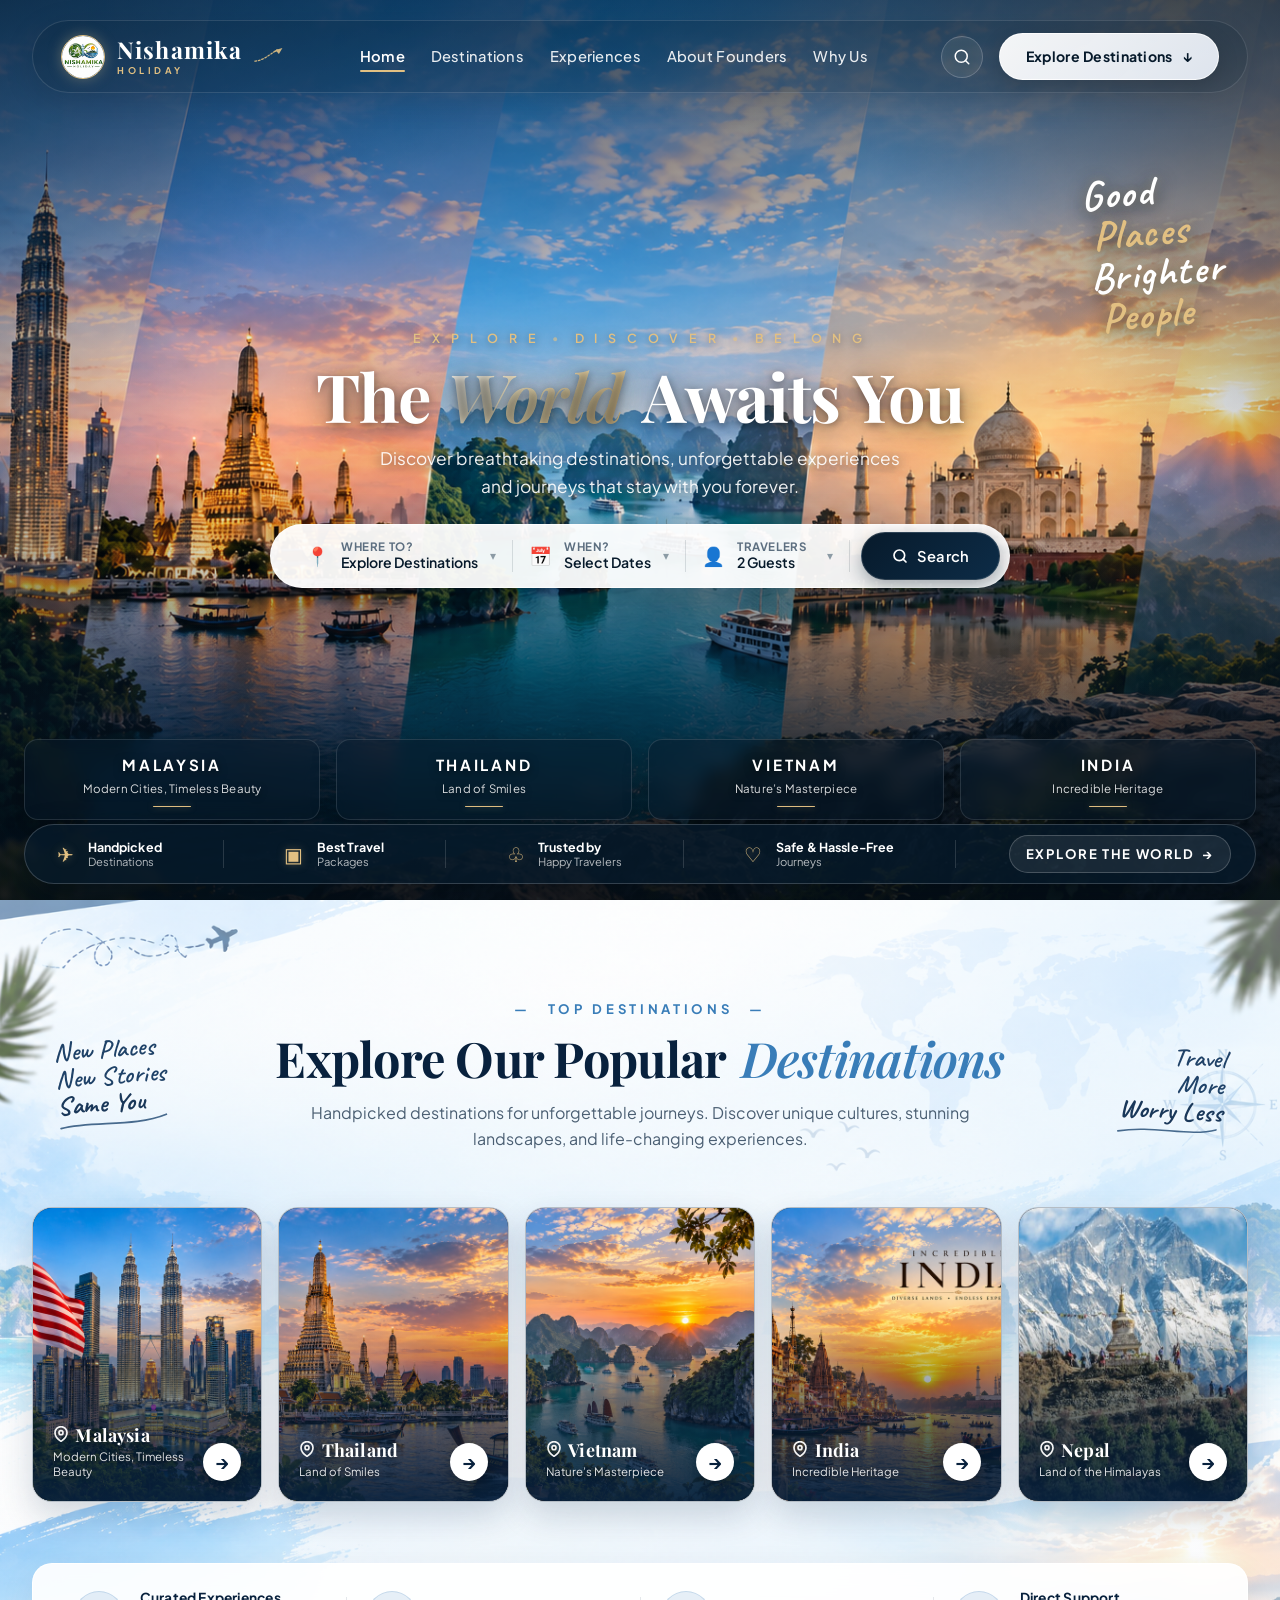
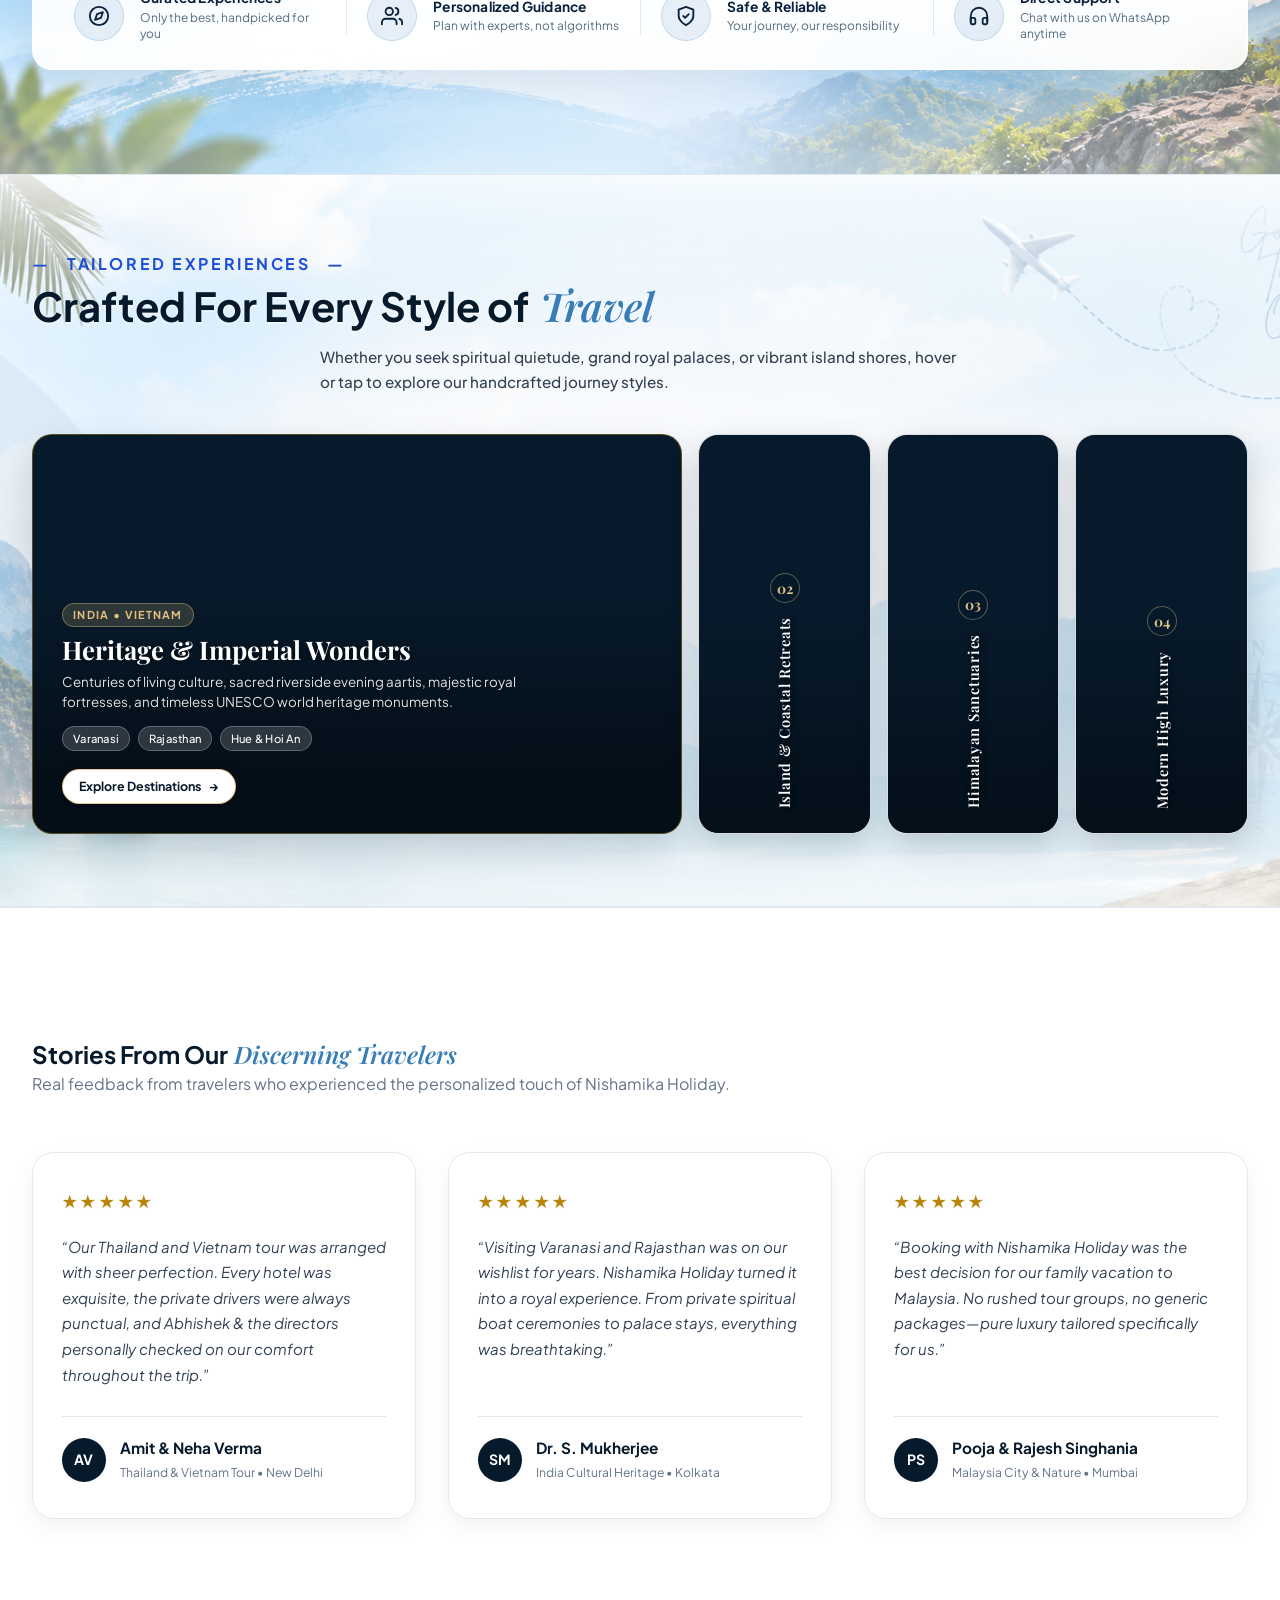
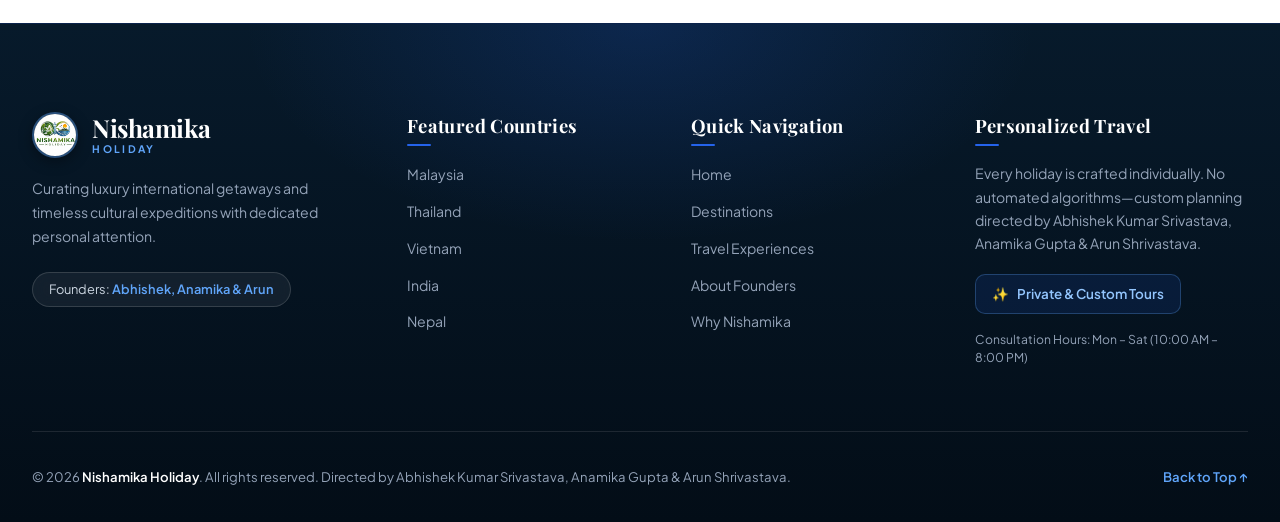
==== index.html @ b0f5048b "Initial-backup-of-Nishamika-Holiday" ====
<!DOCTYPE html>
<html lang="en">
<head>
  <meta charset="UTF-8" />
  <meta name="viewport" content="width=device-width, initial-scale=1.0, viewport-fit=cover" />
  <title>Nishamika Holiday — The World Awaits You | Luxury Travel</title>
  <meta name="description" content="Nishamika Holiday - Curated international journeys across Malaysia, Thailand, Vietnam, India, and Nepal. Founded by Abhishek Kumar Srivastava, Anamika Gupta &amp; Arun Shrivastava." />
  
  <!-- Google Fonts: Playfair Display (Editorial/Serif), Plus Jakarta Sans (UI/Body), Caveat (Handwritten Script) -->
  <link rel="preconnect" href="https://fonts.googleapis.com" />
  <link rel="preconnect" href="https://fonts.gstatic.com" crossorigin />
  <link href="https://fonts.googleapis.com/css2?family=Caveat:wght@500;600;700&family=Playfair+Display:ital,wght@0,400;0,600;0,700;1,400;1,600;1,700&family=Plus+Jakarta+Sans:wght@300;400;500;600;700;800&display=swap" rel="stylesheet" />
  
  <link rel="stylesheet" href="styles.css" />
</head>
<body>

  <!-- =========================================================================
       1. HERO SECTION (Cinematic Hero Landing)
       ========================================================================= -->
  <section class="hero-container" id="hero">
    
    <!-- Background Image Layer (USE.png) -->
    <div class="hero-bg" aria-hidden="true"></div>
    
    <!-- Atmospheric Contrast Overlays -->
    <div class="hero-overlay-top" aria-hidden="true"></div>
    <div class="hero-overlay-bottom" aria-hidden="true"></div>
    <div class="hero-vignette" aria-hidden="true"></div>

    <!-- Transparent Glass Navbar -->
    <header class="navbar-wrapper">
      <nav class="navbar" aria-label="Main Navigation">
        
        <!-- Brand Logo -->
        <a href="#hero" class="brand-logo" aria-label="Nishamika Holiday Home">
          <img src="assets/logo.jpeg" alt="Nishamika Holiday Logo" class="brand-logo-img" />
          <div class="brand-text">
            <span class="brand-title">Nishamika</span>
            <span class="brand-subtitle">HOLIDAY</span>
          </div>
          <div class="brand-symbol" aria-hidden="true">
            <svg class="flight-svg" viewBox="0 0 36 20" fill="none" xmlns="http://www.w3.org/2000/svg">
              <path d="M1 17C10 16 16 11 26 4" stroke="currentColor" stroke-width="1.4" stroke-dasharray="2 2" stroke-linecap="round"/>
              <path d="M25 4L32 2L28 9L25.5 6L21 7.5L25 4Z" fill="currentColor"/>
            </svg>
          </div>
        </a>

        <!-- Desktop Navigation Links -->
        <ul class="nav-links" id="desktopNavLinks">
          <li class="nav-item"><a href="#hero" class="nav-link active">Home</a></li>
          <li class="nav-item"><a href="#popular-destinations" class="nav-link">Destinations</a></li>
          <li class="nav-item"><a href="#curated-experiences" class="nav-link">Experiences</a></li>
          <li class="nav-item"><a href="about.html" class="nav-link">About Founders</a></li>
          <li class="nav-item"><a href="#trust-features" class="nav-link">Why Us</a></li>
        </ul>

        <!-- Right-side Actions -->
        <div class="nav-actions">
          <button type="button" class="icon-btn search-trigger" aria-label="Search Website" id="quickSearchBtn">
            <svg viewBox="0 0 24 24" width="18" height="18" fill="none" stroke="currentColor" stroke-width="2" stroke-linecap="round" stroke-linejoin="round">
              <circle cx="11" cy="11" r="8"></circle>
              <line x1="21" y1="21" x2="16.65" y2="16.65"></line>
            </svg>
          </button>

          <a href="#popular-destinations" class="cta-pill-btn">
            <span>Explore Destinations</span>
            <span class="cta-arrow" aria-hidden="true">↓</span>
          </a>

          <!-- Mobile Hamburger Toggle -->
          <button type="button" class="mobile-hamburger" id="hamburgerBtn" aria-label="Toggle Navigation Menu" aria-expanded="false" aria-controls="mobileDrawer">
            <span class="ham-bar"></span>
            <span class="ham-bar"></span>
          </button>
        </div>

      </nav>
    </header>

    <!-- Mobile Drawer Overlay -->
    <div class="mobile-drawer" id="mobileDrawer" aria-hidden="true">
      <div class="mobile-drawer-inner">
        <div class="drawer-header">
          <div class="drawer-brand-wrap">
            <img src="assets/logo.jpeg" alt="Nishamika Holiday Logo" class="brand-logo-img" />
            <div class="brand-text">
              <span class="brand-title">Nishamika</span>
              <span class="brand-subtitle">HOLIDAY</span>
            </div>
          </div>
          <button type="button" class="drawer-close" id="drawerCloseBtn" aria-label="Close Navigation Menu">&times;</button>
        </div>
        <ul class="mobile-nav-links">
          <li><a href="#hero" class="mobile-nav-link active">Home</a></li>
          <li><a href="#popular-destinations" class="mobile-nav-link">Top Destinations</a></li>
          <li><a href="#curated-experiences" class="mobile-nav-link">Experiences</a></li>
          <li><a href="about.html" class="mobile-nav-link">About Founders</a></li>
          <li><a href="#trust-features" class="mobile-nav-link">Why Nishamika</a></li>
        </ul>
        <div class="mobile-drawer-cta">
          <a href="#popular-destinations" class="cta-pill-btn full-width">
            <span>Explore Destinations →</span>
          </a>
        </div>
      </div>
    </div>

    <!-- Upper-Middle Hero Content -->
    <main class="hero-content">
      
      <!-- Eyebrow text -->
      <p class="hero-eyebrow animate-fade-in">
        <span>E X P L O R E</span>
        <span class="bullet">•</span>
        <span>D I S C O V E R</span>
        <span class="bullet">•</span>
        <span>B E L O N G</span>
      </p>

      <!-- Main Headline -->
      <h1 class="hero-headline animate-rise">
        The <span class="accent-word">World</span> Awaits You
      </h1>

      <!-- Description -->
      <p class="hero-description animate-fade-in-delayed">
        Discover breathtaking destinations, unforgettable experiences<br class="desktop-break" />
        and journeys that stay with you forever.
      </p>

      <!-- Floating Glass Search Bar -->
      <div class="search-bar-container animate-rise-delayed">
        <div class="search-bar-pill" role="search">
          
          <!-- Field 1: Destination -->
          <div class="search-field" id="destField" tabindex="0" role="button" aria-haspopup="listbox" aria-expanded="false">
            <span class="field-icon">📍</span>
            <div class="field-info">
              <span class="field-label">Where to?</span>
              <span class="field-value" id="selectedDestText">Explore Destinations</span>
            </div>
            <span class="field-dropdown-icon">▾</span>

            <!-- Dropdown Popover -->
            <div class="search-dropdown-popover" id="destDropdown" role="listbox">
              <div class="dropdown-item" data-value="Malaysia">
                <span class="dropdown-icon">🏙️</span>
                <div>
                  <strong>Malaysia</strong>
                  <small>Modern Cities, Timeless Beauty</small>
                </div>
              </div>
              <div class="dropdown-item" data-value="Thailand">
                <span class="dropdown-icon">🛕</span>
                <div>
                  <strong>Thailand</strong>
                  <small>Land of Smiles</small>
                </div>
              </div>
              <div class="dropdown-item" data-value="Vietnam">
                <span class="dropdown-icon">⛵</span>
                <div>
                  <strong>Vietnam</strong>
                  <small>Nature’s Masterpiece</small>
                </div>
              </div>
              <div class="dropdown-item" data-value="India">
                <span class="dropdown-icon">🕌</span>
                <div>
                  <strong>India</strong>
                  <small>Incredible Heritage</small>
                </div>
              </div>
              <div class="dropdown-item" data-value="Nepal">
                <span class="dropdown-icon">🏔️</span>
                <div>
                  <strong>Nepal</strong>
                  <small>Land of the Himalayas</small>
                </div>
              </div>
            </div>
          </div>

          <div class="field-separator" aria-hidden="true"></div>

          <!-- Field 2: Date / When -->
          <div class="search-field" id="dateField" tabindex="0" role="button" aria-haspopup="dialog" aria-expanded="false">
            <span class="field-icon">📅</span>
            <div class="field-info">
              <span class="field-label">When?</span>
              <span class="field-value" id="selectedDateText">Select Dates</span>
            </div>
            <span class="field-dropdown-icon">▾</span>

            <div class="search-dropdown-popover date-popover" id="dateDropdown">
              <div class="popover-title">Choose Travel Season</div>
              <div class="date-chips">
                <button type="button" class="date-chip active">Autumn 2026</button>
                <button type="button" class="date-chip">Winter Getaways</button>
                <button type="button" class="date-chip">Spring 2027</button>
                <button type="button" class="date-chip">Flexible Dates</button>
              </div>
              <div class="month-selector">
                <span class="month-opt" data-month="October">Oct</span>
                <span class="month-opt" data-month="November">Nov</span>
                <span class="month-opt" data-month="December">Dec</span>
                <span class="month-opt" data-month="January">Jan</span>
              </div>
            </div>
          </div>

          <div class="field-separator" aria-hidden="true"></div>

          <!-- Field 3: Travelers -->
          <div class="search-field" id="travelerField" tabindex="0" role="button" aria-haspopup="dialog" aria-expanded="false">
            <span class="field-icon">👤</span>
            <div class="field-info">
              <span class="field-label">Travelers</span>
              <span class="field-value" id="selectedTravelerText">2 Guests</span>
            </div>
            <span class="field-dropdown-icon">▾</span>

            <div class="search-dropdown-popover guests-popover" id="travelerDropdown">
              <div class="guest-row">
                <div class="guest-desc">
                  <span class="guest-type">Adults</span>
                  <span class="guest-sub">Age 13+</span>
                </div>
                <div class="guest-counter">
                  <button type="button" class="counter-btn minus" data-type="adults">−</button>
                  <span class="counter-val" id="adultCount">2</span>
                  <button type="button" class="counter-btn plus" data-type="adults">+</button>
                </div>
              </div>
              <div class="guest-row">
                <div class="guest-desc">
                  <span class="guest-type">Children</span>
                  <span class="guest-sub">Ages 0–12</span>
                </div>
                <div class="guest-counter">
                  <button type="button" class="counter-btn minus" data-type="children">−</button>
                  <span class="counter-val" id="childCount">0</span>
                  <button type="button" class="counter-btn plus" data-type="children">+</button>
                </div>
              </div>
            </div>
          </div>

          <div class="field-separator" aria-hidden="true"></div>

          <!-- Field 4: Search Button -->
          <div class="search-button-wrapper">
            <button type="button" class="search-submit-btn" id="searchSubmitBtn" aria-label="Search Trips">
              <span class="search-icon-svg" aria-hidden="true">
                <svg viewBox="0 0 24 24" width="16" height="16" fill="none" stroke="currentColor" stroke-width="2.5" stroke-linecap="round" stroke-linejoin="round">
                  <circle cx="11" cy="11" r="8"></circle>
                  <line x1="21" y1="21" x2="16.65" y2="16.65"></line>
                </svg>
              </span>
              <span>Search</span>
            </button>
          </div>

        </div>
      </div>

    </main>

    <!-- Right-Side Script Message -->
    <aside class="right-travel-script" aria-label="Inspirational quote">
      <div class="script-card">
        <span class="script-line line-1">Good</span>
        <span class="script-line line-2">Places</span>
        <span class="script-line line-3">Brighter</span>
        <span class="script-line line-4">People</span>
      </div>
    </aside>

    <!-- Destination Panels Overlay (Aligned over USE.png landmark columns) -->
    <div class="destination-overlays-container" aria-label="Featured Destinations">
      
      <article class="dest-panel-card panel-malaysia" tabindex="0">
        <div class="dest-card-backdrop"></div>
        <div class="dest-card-content">
          <h2 class="dest-title">MALAYSIA</h2>
          <p class="dest-subtitle">Modern Cities, Timeless Beauty</p>
          <div class="dest-line" aria-hidden="true"></div>
        </div>
      </article>

      <article class="dest-panel-card panel-thailand" tabindex="0">
        <div class="dest-card-backdrop"></div>
        <div class="dest-card-content">
          <h2 class="dest-title">THAILAND</h2>
          <p class="dest-subtitle">Land of Smiles</p>
          <div class="dest-line" aria-hidden="true"></div>
        </div>
      </article>

      <article class="dest-panel-card panel-vietnam" tabindex="0">
        <div class="dest-card-backdrop"></div>
        <div class="dest-card-content">
          <h2 class="dest-title">VIETNAM</h2>
          <p class="dest-subtitle">Nature’s Masterpiece</p>
          <div class="dest-line" aria-hidden="true"></div>
        </div>
      </article>

      <article class="dest-panel-card panel-india" tabindex="0">
        <div class="dest-card-backdrop"></div>
        <div class="dest-card-content">
          <h2 class="dest-title">INDIA</h2>
          <p class="dest-subtitle">Incredible Heritage</p>
          <div class="dest-line" aria-hidden="true"></div>
        </div>
      </article>

    </div>

    <!-- Bottom Glass Information Bar -->
    <footer class="bottom-glass-bar-wrapper">
      <div class="bottom-glass-bar">
        
        <div class="feature-col">
          <span class="feature-glyph">✈</span>
          <div class="feature-text">
            <strong>Handpicked</strong>
            <span>Destinations</span>
          </div>
        </div>

        <div class="feature-divider" aria-hidden="true"></div>

        <div class="feature-col">
          <span class="feature-glyph">▣</span>
          <div class="feature-text">
            <strong>Best Travel</strong>
            <span>Packages</span>
          </div>
        </div>

        <div class="feature-divider" aria-hidden="true"></div>

        <div class="feature-col">
          <span class="feature-glyph">♧</span>
          <div class="feature-text">
            <strong>Trusted by</strong>
            <span>Happy Travelers</span>
          </div>
        </div>

        <div class="feature-divider" aria-hidden="true"></div>

        <div class="feature-col">
          <span class="feature-glyph">♡</span>
          <div class="feature-text">
            <strong>Safe & Hassle-Free</strong>
            <span>Journeys</span>
          </div>
        </div>

        <div class="feature-divider" aria-hidden="true"></div>

        <div class="feature-cta-col">
          <a href="#popular-destinations" class="explore-link">
            <span>EXPLORE THE WORLD</span>
            <span class="explore-arrow" aria-hidden="true">→</span>
          </a>
        </div>

      </div>
    </footer>

  </section>


  <!-- =========================================================================
       2. POPULAR DESTINATIONS & TRUST STRIP SECTION (USING USE2.png)
       ========================================================================= -->
  <section class="popular-destinations-section" id="popular-destinations">
    
    <!-- Background Image Layer (USE2.png) -->
    <div class="destinations-bg" aria-hidden="true"></div>
    <div class="destinations-lighting-overlay" aria-hidden="true"></div>

    <div class="section-container">

      <!-- DECORATIVE ELEMENTS (Airplane trail, handwritten quotes) -->
      <div class="section-decorations" aria-hidden="true">
        
        <!-- Left Decorative Script & Flight Illustration -->
        <div class="decor-left">
          <div class="decor-script-wrap">
            <span class="decor-script-line">New Places</span>
            <span class="decor-script-line">New Stories</span>
            <span class="decor-script-line accent-line">Same You</span>
            <svg class="decor-curve-svg" viewBox="0 0 110 14" fill="none" xmlns="http://www.w3.org/2000/svg">
              <path d="M2 10C35 4 75 14 108 3" stroke="#2b527a" stroke-width="1.8" stroke-linecap="round"/>
            </svg>
          </div>
        </div>

        <!-- Right Decorative Script -->
        <div class="decor-right">
          <div class="decor-script-wrap right-align">
            <span class="decor-script-line">Travel</span>
            <span class="decor-script-line">More</span>
            <span class="decor-script-line accent-line">Worry Less</span>
            <svg class="decor-curve-svg" viewBox="0 0 120 16" fill="none" xmlns="http://www.w3.org/2000/svg">
              <path d="M4 12C45 3 85 15 116 5" stroke="#2b527a" stroke-width="1.8" stroke-linecap="round"/>
            </svg>
          </div>
        </div>

      </div>

      <!-- SECTION HEADER -->
      <header class="section-header text-center reveal-on-scroll">
        <p class="section-eyebrow">— &nbsp; TOP DESTINATIONS &nbsp; —</p>
        <h2 class="section-title">
          Explore Our Popular <span class="accent-dest">Destinations</span>
        </h2>
        <p class="section-subtitle">
          Handpicked destinations for unforgettable journeys. Discover unique cultures,
          stunning landscapes, and life-changing experiences.
        </p>
      </header>

      <!-- 5 DESTINATION CARDS (Desktop 1 Row / Mobile Swipe Carousel) -->
      <div class="dest-cards-carousel-wrapper">
        <div class="dest-cards-row" role="region" aria-label="Popular Destinations List">
          
          <!-- Card 1: Malaysia -->
          <article class="dest-card-box reveal-on-scroll" data-dest="Malaysia" tabindex="0">
            <div class="dest-card-inner">
              <div class="dest-card-img-wrap">
                <img src="assets/card_malaysia.png" alt="Malaysia Petronas Towers" class="dest-card-img" loading="lazy" />
              </div>
              <div class="dest-card-gradient"></div>
              <div class="dest-card-info">
                <div class="dest-card-location">
                  <span class="location-pin-icon" aria-hidden="true">
                    <svg viewBox="0 0 24 24" width="16" height="16" fill="none" stroke="currentColor" stroke-width="2.5" stroke-linecap="round" stroke-linejoin="round">
                      <path d="M21 10c0 7-9 13-9 13s-9-6-9-13a9 9 0 0 1 18 0z"></path>
                      <circle cx="12" cy="10" r="3"></circle>
                    </svg>
                  </span>
                  <h3 class="dest-card-title">Malaysia</h3>
                </div>
                <p class="dest-card-subtitle">Modern Cities, Timeless Beauty</p>
              </div>
              <button type="button" class="dest-card-arrow" aria-label="Explore Malaysia">
                <span class="arrow-svg" aria-hidden="true">→</span>
              </button>
            </div>
          </article>

          <!-- Card 2: Thailand -->
          <article class="dest-card-box reveal-on-scroll" data-dest="Thailand" tabindex="0">
            <div class="dest-card-inner">
              <div class="dest-card-img-wrap">
                <img src="assets/card_thailand.png" alt="Thailand Wat Arun Bangkok" class="dest-card-img" loading="lazy" />
              </div>
              <div class="dest-card-gradient"></div>
              <div class="dest-card-info">
                <div class="dest-card-location">
                  <span class="location-pin-icon" aria-hidden="true">
                    <svg viewBox="0 0 24 24" width="16" height="16" fill="none" stroke="currentColor" stroke-width="2.5" stroke-linecap="round" stroke-linejoin="round">
                      <path d="M21 10c0 7-9 13-9 13s-9-6-9-13a9 9 0 0 1 18 0z"></path>
                      <circle cx="12" cy="10" r="3"></circle>
                    </svg>
                  </span>
                  <h3 class="dest-card-title">Thailand</h3>
                </div>
                <p class="dest-card-subtitle">Land of Smiles</p>
              </div>
              <button type="button" class="dest-card-arrow" aria-label="Explore Thailand">
                <span class="arrow-svg" aria-hidden="true">→</span>
              </button>
            </div>
          </article>

          <!-- Card 3: Vietnam -->
          <article class="dest-card-box reveal-on-scroll" data-dest="Vietnam" tabindex="0">
            <div class="dest-card-inner">
              <div class="dest-card-img-wrap">
                <img src="assets/card_vietnam.png" alt="Vietnam Ha Long Bay" class="dest-card-img" loading="lazy" />
              </div>
              <div class="dest-card-gradient"></div>
              <div class="dest-card-info">
                <div class="dest-card-location">
                  <span class="location-pin-icon" aria-hidden="true">
                    <svg viewBox="0 0 24 24" width="16" height="16" fill="none" stroke="currentColor" stroke-width="2.5" stroke-linecap="round" stroke-linejoin="round">
                      <path d="M21 10c0 7-9 13-9 13s-9-6-9-13a9 9 0 0 1 18 0z"></path>
                      <circle cx="12" cy="10" r="3"></circle>
                    </svg>
                  </span>
                  <h3 class="dest-card-title">Vietnam</h3>
                </div>
                <p class="dest-card-subtitle">Nature’s Masterpiece</p>
              </div>
              <button type="button" class="dest-card-arrow" aria-label="Explore Vietnam">
                <span class="arrow-svg" aria-hidden="true">→</span>
              </button>
            </div>
          </article>

          <!-- Card 4: India -->
          <article class="dest-card-box reveal-on-scroll" data-dest="India" tabindex="0">
            <div class="dest-card-inner">
              <div class="dest-card-img-wrap">
                <img src="assets/card_india.png" alt="India Taj Mahal and Heritage" class="dest-card-img" loading="lazy" />
              </div>
              <div class="dest-card-gradient"></div>
              <div class="dest-card-info">
                <div class="dest-card-location">
                  <span class="location-pin-icon" aria-hidden="true">
                    <svg viewBox="0 0 24 24" width="16" height="16" fill="none" stroke="currentColor" stroke-width="2.5" stroke-linecap="round" stroke-linejoin="round">
                      <path d="M21 10c0 7-9 13-9 13s-9-6-9-13a9 9 0 0 1 18 0z"></path>
                      <circle cx="12" cy="10" r="3"></circle>
                    </svg>
                  </span>
                  <h3 class="dest-card-title">India</h3>
                </div>
                <p class="dest-card-subtitle">Incredible Heritage</p>
              </div>
              <button type="button" class="dest-card-arrow" aria-label="Explore India">
                <span class="arrow-svg" aria-hidden="true">→</span>
              </button>
            </div>
          </article>

          <!-- Card 5: Nepal -->
          <article class="dest-card-box reveal-on-scroll" data-dest="Nepal" tabindex="0">
            <div class="dest-card-inner">
              <div class="dest-card-img-wrap">
                <img src="assets/card_nepal.png" alt="Nepal Himalayas and Stupa" class="dest-card-img" loading="lazy" />
              </div>
              <div class="dest-card-gradient"></div>
              <div class="dest-card-info">
                <div class="dest-card-location">
                  <span class="location-pin-icon" aria-hidden="true">
                    <svg viewBox="0 0 24 24" width="16" height="16" fill="none" stroke="currentColor" stroke-width="2.5" stroke-linecap="round" stroke-linejoin="round">
                      <path d="M21 10c0 7-9 13-9 13s-9-6-9-13a9 9 0 0 1 18 0z"></path>
                      <circle cx="12" cy="10" r="3"></circle>
                    </svg>
                  </span>
                  <h3 class="dest-card-title">Nepal</h3>
                </div>
                <p class="dest-card-subtitle">Land of the Himalayas</p>
              </div>
              <button type="button" class="dest-card-arrow" aria-label="Explore Nepal">
                <span class="arrow-svg" aria-hidden="true">→</span>
              </button>
            </div>
          </article>

        </div>
      </div>

      <!-- TRUST / FEATURE STRIP -->
      <div class="trust-feature-strip-wrapper reveal-on-scroll" id="trust-features">
        <div class="trust-feature-strip">
          
          <!-- Feature 1 -->
          <div class="trust-feature-item">
            <div class="feature-icon-circle">
              <!-- Compass / Explore Icon -->
              <svg viewBox="0 0 24 24" width="22" height="22" fill="none" stroke="#08213D" stroke-width="2" stroke-linecap="round" stroke-linejoin="round">
                <circle cx="12" cy="12" r="10"></circle>
                <polygon points="16.24 7.76 14.12 14.12 7.76 16.24 9.88 9.88 16.24 7.76"></polygon>
              </svg>
            </div>
            <div class="feature-content-wrap">
              <h4 class="feature-item-heading">Curated Experiences</h4>
              <p class="feature-item-desc">Only the best, handpicked for you</p>
            </div>
          </div>

          <div class="trust-strip-divider" aria-hidden="true"></div>

          <!-- Feature 2 -->
          <div class="trust-feature-item">
            <div class="feature-icon-circle">
              <!-- Team / Guidance Icon -->
              <svg viewBox="0 0 24 24" width="22" height="22" fill="none" stroke="#08213D" stroke-width="2" stroke-linecap="round" stroke-linejoin="round">
                <path d="M17 21v-2a4 4 0 0 0-4-4H5a4 4 0 0 0-4 4v2"></path>
                <circle cx="9" cy="7" r="4"></circle>
                <path d="M23 21v-2a4 4 0 0 0-3-3.87"></path>
                <path d="M16 3.13a4 4 0 0 1 0 7.75"></path>
              </svg>
            </div>
            <div class="feature-content-wrap">
              <h4 class="feature-item-heading">Personalized Guidance</h4>
              <p class="feature-item-desc">Plan with experts, not algorithms</p>
            </div>
          </div>

          <div class="trust-strip-divider" aria-hidden="true"></div>

          <!-- Feature 3 -->
          <div class="trust-feature-item">
            <div class="feature-icon-circle">
              <!-- Shield / Safe Icon -->
              <svg viewBox="0 0 24 24" width="22" height="22" fill="none" stroke="#08213D" stroke-width="2" stroke-linecap="round" stroke-linejoin="round">
                <path d="M12 22s8-4 8-10V5l-8-3-8 3v7c0 6 8 10 8 10z"></path>
                <polyline points="9 12 11 14 15 10"></polyline>
              </svg>
            </div>
            <div class="feature-content-wrap">
              <h4 class="feature-item-heading">Safe &amp; Reliable</h4>
              <p class="feature-item-desc">Your journey, our responsibility</p>
            </div>
          </div>

          <div class="trust-strip-divider" aria-hidden="true"></div>

          <!-- Feature 4 -->
          <a href="https://wa.me/919389892213?text=Hello%20Nishamika%20Holiday!%20I%20am%20exploring%20your%20website%20and%20would%20like%20to%20plan%20a%20luxury%20customized%20holiday.%20Please%20guide%20me." target="_blank" rel="noopener noreferrer" class="trust-feature-item" style="text-decoration: none; color: inherit; cursor: pointer;">
            <div class="feature-icon-circle">
              <!-- Headset / Direct Support Icon -->
              <svg viewBox="0 0 24 24" width="22" height="22" fill="none" stroke="#08213D" stroke-width="2" stroke-linecap="round" stroke-linejoin="round">
                <path d="M3 18v-6a9 9 0 0 1 18 0v6"></path>
                <path d="M21 19a2 2 0 0 1-2 2h-1a2 2 0 0 1-2-2v-3a2 2 0 0 1 2-2h3zM3 19a2 2 0 0 0 2 2h1a2 2 0 0 0 2-2v-3a2 2 0 0 0-2-2H3z"></path>
              </svg>
            </div>
            <div class="feature-content-wrap">
              <h4 class="feature-item-heading">Direct Support</h4>
              <p class="feature-item-desc">Chat with us on WhatsApp anytime</p>
            </div>
          </a>

        </div>
      </div>

    </div>

  </section>

  <!-- =========================================================================
       3. EXPANDING IMAGE ACCORDION: CURATED TRAVEL STYLES
       ========================================================================= -->
  <section class="curated-experiences-section" id="curated-experiences">
    <!-- Panoramic Travel Background -->
    <div class="curated-bg" aria-hidden="true"></div>
    <div class="curated-overlay" aria-hidden="true"></div>

    <div class="section-container">
      <header class="section-header text-center reveal-on-scroll">
        <p class="section-eyebrow">— &nbsp; TAILORED EXPERIENCES &nbsp; —</p>
        <h2 class="section-title">
          Crafted For Every Style of <span class="accent-dest">Travel</span>
        </h2>
        <p class="section-subtitle">
          Whether you seek spiritual quietude, grand royal palaces, or vibrant island shores, 
          hover or tap to explore our handcrafted journey styles.
        </p>
      </header>

      <!-- Horizontal Expanding Accordion Container -->
      <div class="expanding-accordion-wrapper">
        <div class="expanding-accordion" role="region" aria-label="Travel Styles Accordion">
          
          <!-- Panel 1: Heritage & Imperial Wonders (Default Active) -->
          <article class="accordion-panel active" tabindex="0" data-panel="1">
            <div class="panel-bg" style="background-image: url('https://images.unsplash.com/photo-1524492412937-b28074a5d7da?auto=format&fit=crop&w=1400&q=80');"></div>
            <div class="panel-overlay"></div>
            
            <!-- Collapsed Label (Visible when panel is narrow) -->
            <div class="panel-collapsed-title">
              <span class="panel-num">01</span>
              <span class="panel-vertical-text">Heritage &amp; Wonders</span>
            </div>

            <!-- Expanded Content -->
            <div class="panel-content">
              <span class="panel-tag">India • Vietnam</span>
              <h3 class="panel-heading">Heritage &amp; Imperial Wonders</h3>
              <p class="panel-desc">
                Centuries of living culture, sacred riverside evening aartis, majestic royal fortresses, and timeless UNESCO world heritage monuments.
              </p>
              <div class="panel-tags-row">
                <span>Varanasi</span>
                <span>Rajasthan</span>
                <span>Hue &amp; Hoi An</span>
              </div>
              <a href="#popular-destinations" class="panel-explore-btn">
                <span>Explore Destinations</span>
                <span class="btn-arr">→</span>
              </a>
            </div>
          </article>

          <!-- Panel 2: Tropical Island & Coastal Retreats -->
          <article class="accordion-panel" tabindex="0" data-panel="2">
            <div class="panel-bg" style="background-image: url('https://images.unsplash.com/photo-1552465011-b4e21bf6e79a?auto=format&fit=crop&w=1400&q=80');"></div>
            <div class="panel-overlay"></div>
            
            <div class="panel-collapsed-title">
              <span class="panel-num">02</span>
              <span class="panel-vertical-text">Island &amp; Coastal Retreats</span>
            </div>

            <div class="panel-content">
              <span class="panel-tag">Thailand • Malaysia</span>
              <h3 class="panel-heading">Tropical Island &amp; Coastal Retreats</h3>
              <p class="panel-desc">
                Private longtail boat excursions, crystal turquoise lagoons, secluded white-sand shores, and magical sunset sailings.
              </p>
              <div class="panel-tags-row">
                <span>Phuket</span>
                <span>Langkawi</span>
                <span>Krabi</span>
              </div>
              <a href="#popular-destinations" class="panel-explore-btn">
                <span>Explore Destinations</span>
                <span class="btn-arr">→</span>
              </a>
            </div>
          </article>

          <!-- Panel 3: Spiritual & Himalayan Sanctuaries -->
          <article class="accordion-panel" tabindex="0" data-panel="3">
            <div class="panel-bg" style="background-image: url('https://images.unsplash.com/photo-1544735716-392fe2489ffa?auto=format&fit=crop&w=1400&q=80');"></div>
            <div class="panel-overlay"></div>
            
            <div class="panel-collapsed-title">
              <span class="panel-num">03</span>
              <span class="panel-vertical-text">Himalayan Sanctuaries</span>
            </div>

            <div class="panel-content">
              <span class="panel-tag">Nepal • North India</span>
              <h3 class="panel-heading">Spiritual &amp; Himalayan Sanctuaries</h3>
              <p class="panel-desc">
                Ancient sacred Buddhist stupas, panoramic sunrise vistas over snow-crowned summits, and soul-rejuvenating peaceful valleys.
              </p>
              <div class="panel-tags-row">
                <span>Kathmandu</span>
                <span>Pokhara</span>
                <span>Rishikesh</span>
              </div>
              <a href="#popular-destinations" class="panel-explore-btn">
                <span>Explore Destinations</span>
                <span class="btn-arr">→</span>
              </a>
            </div>
          </article>

          <!-- Panel 4: Modern Megacities & High Luxury -->
          <article class="accordion-panel" tabindex="0" data-panel="4">
            <div class="panel-bg" style="background-image: url('https://images.unsplash.com/photo-1596422846543-75c6fc197f07?auto=format&fit=crop&w=1400&q=80');"></div>
            <div class="panel-overlay"></div>
            
            <div class="panel-collapsed-title">
              <span class="panel-num">04</span>
              <span class="panel-vertical-text">Modern High Luxury</span>
            </div>

            <div class="panel-content">
              <span class="panel-tag">Malaysia • Thailand</span>
              <h3 class="panel-heading">Modern Megacities &amp; High Luxury</h3>
              <p class="panel-desc">
                Illuminated iconic skyscrapers, Michelin-starred fine dining, opulent boutique hotels, and electric night bazaars.
              </p>
              <div class="panel-tags-row">
                <span>Kuala Lumpur</span>
                <span>Bangkok</span>
                <span>Penang</span>
              </div>
              <a href="#popular-destinations" class="panel-explore-btn">
                <span>Explore Destinations</span>
                <span class="btn-arr">→</span>
              </a>
            </div>
          </article>

        </div>
      </div>

    </div>
  </section>


  <!-- =========================================================================
       4. TRAVELER STORIES / TESTIMONIALS SECTION
       ========================================================================= -->
  <section class="testimonials-section" id="testimonials">
    <div class="section-container">
      <header class="section-header text-center reveal-on-scroll">
        <p class="section-eyebrow">— &nbsp; GUEST EXPERIENCES &nbsp; —</p>
        <h2 class="section-title">
          Stories From Our <span class="accent-dest">Discerning Travelers</span>
        </h2>
        <p class="section-subtitle">
          Real feedback from travelers who experienced the personalized touch of Nishamika Holiday.
        </p>
      </header>

      <div class="testimonials-grid">
        
        <!-- Review 1 -->
        <article class="testimonial-card">
          <div class="testimonial-stars">★★★★★</div>
          <blockquote class="testimonial-quote">
            “Our Thailand and Vietnam tour was arranged with sheer perfection. Every hotel was exquisite, 
            the private drivers were always punctual, and Abhishek &amp; the directors personally checked on our comfort throughout the trip.”
          </blockquote>
          <div class="testimonial-author">
            <div class="author-avatar">AV</div>
            <div>
              <h4 class="author-name">Amit &amp; Neha Verma</h4>
              <span class="author-location">Thailand & Vietnam Tour • New Delhi</span>
            </div>
          </div>
        </article>

        <!-- Review 2 -->
        <article class="testimonial-card">
          <div class="testimonial-stars">★★★★★</div>
          <blockquote class="testimonial-quote">
            “Visiting Varanasi and Rajasthan was on our wishlist for years. Nishamika Holiday turned it into a royal 
            experience. From private spiritual boat ceremonies to palace stays, everything was breathtaking.”
          </blockquote>
          <div class="testimonial-author">
            <div class="author-avatar">SM</div>
            <div>
              <h4 class="author-name">Dr. S. Mukherjee</h4>
              <span class="author-location">India Cultural Heritage • Kolkata</span>
            </div>
          </div>
        </article>

        <!-- Review 3 -->
        <article class="testimonial-card">
          <div class="testimonial-stars">★★★★★</div>
          <blockquote class="testimonial-quote">
            “Booking with Nishamika Holiday was the best decision for our family vacation to Malaysia. 
            No rushed tour groups, no generic packages—pure luxury tailored specifically for us.”
          </blockquote>
          <div class="testimonial-author">
            <div class="author-avatar">PS</div>
            <div>
              <h4 class="author-name">Pooja &amp; Rajesh Singhania</h4>
              <span class="author-location">Malaysia City & Nature • Mumbai</span>
            </div>
          </div>
        </article>

      </div>

      <!-- Mobile Testimonials Carousel Pagination & Hint -->
      <div class="testimonials-carousel-dots" id="testimonialsDots">
        <button type="button" class="t-dot active" data-index="0" aria-label="Review 1"></button>
        <button type="button" class="t-dot" data-index="1" aria-label="Review 2"></button>
        <button type="button" class="t-dot" data-index="2" aria-label="Review 3"></button>
      </div>
      <p class="testimonials-swipe-hint">
        <span>← Swipe to explore reviews →</span>
      </p>
    </div>
  </section>


  <!-- =========================================================================
       6. GRAND LUXURY FOOTER
       ========================================================================= -->
  <footer class="luxury-footer" id="footer">
    <div class="section-container">
      <div class="footer-main-grid">
        
        <!-- Col 1: Brand & Bio -->
        <div class="footer-col footer-brand-col">
          <div class="footer-brand-header">
            <img src="assets/logo.jpeg" alt="Nishamika Holiday Logo" class="footer-logo-img" />
            <div class="brand-text">
              <span class="brand-title">Nishamika</span>
              <span class="brand-subtitle">HOLIDAY</span>
            </div>
          </div>
          <p class="footer-tagline">
            Curating luxury international getaways and timeless cultural expeditions with dedicated personal attention.
          </p>
          <div class="footer-founder-badge">
            <span>Founders: <strong>Abhishek, Anamika &amp; Arun</strong></span>
          </div>
        </div>

        <!-- Col 2: Top Countries -->
        <div class="footer-col">
          <h4 class="footer-col-title">Featured Countries</h4>
          <ul class="footer-links">
            <li><a href="#popular-destinations">Malaysia</a></li>
            <li><a href="#popular-destinations">Thailand</a></li>
            <li><a href="#popular-destinations">Vietnam</a></li>
            <li><a href="#popular-destinations">India</a></li>
            <li><a href="#popular-destinations">Nepal</a></li>
          </ul>
        </div>

        <!-- Col 3: Navigation -->
        <div class="footer-col">
          <h4 class="footer-col-title">Quick Navigation</h4>
          <ul class="footer-links">
            <li><a href="#hero">Home</a></li>
            <li><a href="#popular-destinations">Destinations</a></li>
            <li><a href="#curated-experiences">Travel Experiences</a></li>
            <li><a href="about.html">About Founders</a></li>
            <li><a href="#trust-features">Why Nishamika</a></li>
          </ul>
        </div>

        <!-- Col 4: Personal Assurance -->
        <div class="footer-col footer-consult-col">
          <h4 class="footer-col-title">Personalized Travel</h4>
          <p class="footer-consult-text">
            Every holiday is crafted individually. No automated algorithms—custom planning directed by Abhishek Kumar Srivastava, Anamika Gupta &amp; Arun Shrivastava.
          </p>
          <div class="footer-assurance-box">
            <span class="assurance-icon">✨</span>
            <span>Private &amp; Custom Tours</span>
          </div>
          <div class="footer-timing">
            <small>Consultation Hours: Mon – Sat (10:00 AM – 8:00 PM)</small>
          </div>
        </div>

      </div>

      <!-- Footer Bottom Strip -->
      <div class="footer-bottom-strip">
        <p class="copyright-text">
          &copy; 2026 <strong>Nishamika Holiday</strong>. All rights reserved. Directed by Abhishek Kumar Srivastava, Anamika Gupta &amp; Arun Shrivastava.
        </p>
        <div class="footer-bottom-links">
          <a href="#hero">Back to Top ↑</a>
        </div>
      </div>

    </div>
  </footer>

  <!-- Quick Search Modal (triggered by quickSearchBtn) -->
  <div class="quick-search-modal" id="quickSearchModal" aria-hidden="true">
    <div class="modal-card">
      <div class="modal-header">
        <h3>Find Your Destination</h3>
        <button type="button" class="modal-close" id="modalCloseBtn">&times;</button>
      </div>
      <div class="modal-body">
        <input type="text" placeholder="Search Malaysia, Thailand, Vietnam, India, Nepal..." class="modal-input" id="modalSearchInput" />
        <div class="modal-tags">
          <span class="quick-tag" data-tag="Malaysia">Malaysia</span>
          <span class="quick-tag" data-tag="Thailand">Thailand</span>
          <span class="quick-tag" data-tag="Vietnam">Vietnam</span>
          <span class="quick-tag" data-tag="India">India</span>
          <span class="quick-tag" data-tag="Nepal">Nepal</span>
        </div>
      </div>
    </div>
  </div>

  <script src="script.js"></script>
</body>
</html>
---- styles.css ----
/* ==========================================================================
   NISHANTA HOLIDAYS — HERO SECTION STYLESHEET
   Aesthetic: Luxury Editorial Travel, Cinematic Glassmorphism, Modern
   ========================================================================== */

/* --------------------------------------------------------------------------
   1. CSS Custom Properties & Reset
   -------------------------------------------------------------------------- */
:root {
  /* Color Palette */
  --color-primary-navy: #071a2b;
  --color-navy-dark: #040e17;
  --color-navy-glass: rgba(7, 26, 43, 0.78);
  --color-navy-glass-hover: rgba(7, 26, 43, 0.88);
  --color-white: #ffffff;
  --color-white-90: rgba(255, 255, 255, 0.9);
  --color-white-70: rgba(255, 255, 255, 0.7);
  --color-white-50: rgba(255, 255, 255, 0.5);
  --color-white-20: rgba(255, 255, 255, 0.2);
  --color-white-10: rgba(255, 255, 255, 0.1);
  --color-border-glass: rgba(255, 255, 255, 0.18);
  --color-border-light: rgba(255, 255, 255, 0.3);

  /* Accents */
  --color-accent-blue: #4b82b8;
  --color-accent-blue-light: #6ba4dc;
  --color-accent-gold: #e2c082;
  --color-accent-gold-glow: rgba(226, 192, 130, 0.35);

  /* Typography */
  --font-serif: 'Playfair Display', Georgia, 'Times New Roman', serif;
  --font-sans: 'Plus Jakarta Sans', -apple-system, BlinkMacSystemFont, 'Segoe UI', Roboto, sans-serif;
  --font-script: 'Caveat', cursive, handwriting;

  /* Elevation & Shadows */
  --shadow-subtle: 0 4px 20px rgba(0, 0, 0, 0.12);
  --shadow-pill: 0 15px 35px -5px rgba(7, 26, 43, 0.28), 0 0 1px rgba(255, 255, 255, 0.6) inset;
  --shadow-floating: 0 20px 40px rgba(0, 0, 0, 0.35);
  --shadow-glow: 0 0 25px rgba(75, 130, 184, 0.4);

  /* Blur settings */
  --glass-blur: blur(16px);
  --glass-blur-heavy: blur(24px);

  /* Transitions */
  --transition-fast: 0.2s cubic-bezier(0.16, 1, 0.3, 1);
  --transition-smooth: 0.35s cubic-bezier(0.16, 1, 0.3, 1);
  --transition-slow: 0.6s cubic-bezier(0.16, 1, 0.3, 1);
}

*, *::before, *::after {
  box-sizing: border-box;
  margin: 0;
  padding: 0;
}

html {
  font-size: 16px;
  scroll-behavior: smooth;
  -webkit-font-smoothing: antialiased;
  -moz-osx-font-smoothing: grayscale;
}

body {
  font-family: var(--font-sans);
  background-color: var(--color-primary-navy);
  color: var(--color-white);
  line-height: 1.5;
  overflow-x: hidden;
  width: 100%;
}

a {
  color: inherit;
  text-decoration: none;
  transition: color var(--transition-fast);
}

button {
  font-family: inherit;
  border: none;
  background: none;
  cursor: pointer;
  outline: none;
}

.section-container {
  width: 100%;
  max-width: 1360px;
  margin: 0 auto;
  padding: 0 2rem;
  box-sizing: border-box;
}

@media (max-width: 1024px) {
  .section-container {
    padding: 0 1.5rem;
  }
}

@media (max-width: 768px) {
  .section-container {
    padding: 0 1.25rem !important;
  }
}

/* --------------------------------------------------------------------------
   2. Hero Full-Screen Layout
   -------------------------------------------------------------------------- */
.hero-container {
  position: relative;
  width: 100%;
  height: 100vh;
  min-height: 720px;
  display: flex;
  flex-direction: column;
  justify-content: space-between;
  align-items: center;
  overflow: hidden;
  padding: 0;
  user-select: none;
}

/* --------------------------------------------------------------------------
   3. Background Image & Atmospheric Lighting
   -------------------------------------------------------------------------- */
.hero-bg {
  position: absolute;
  top: 0;
  left: 0;
  width: 100%;
  height: 100%;
  background-image: url('USE.png');
  background-size: cover;
  background-position: center bottom;
  background-repeat: no-repeat;
  z-index: 1;
  transform: scale(1.01);
  transform-origin: center center;
  transition: transform 8s cubic-bezier(0.1, 0.8, 0.2, 1);
}

.hero-container:hover .hero-bg {
  transform: scale(1.025);
}

/* Subtle top gradient to ensure brand, navbar, and headline remain pristine */
.hero-overlay-top {
  position: absolute;
  top: 0;
  left: 0;
  width: 100%;
  height: 48%;
  background: linear-gradient(
    180deg,
    rgba(7, 26, 43, 0.6) 0%,
    rgba(7, 26, 43, 0.42) 35%,
    rgba(7, 26, 43, 0.15) 70%,
    rgba(7, 26, 43, 0) 100%
  );
  z-index: 2;
  pointer-events: none;
}

/* Subtle bottom gradient to highlight destination cards & bottom feature bar */
.hero-overlay-bottom {
  position: absolute;
  bottom: 0;
  left: 0;
  width: 100%;
  height: 52%;
  background: linear-gradient(
    0deg,
    rgba(4, 14, 23, 0.85) 0%,
    rgba(7, 26, 43, 0.6) 40%,
    rgba(7, 26, 43, 0.15) 75%,
    rgba(7, 26, 43, 0) 100%
  );
  z-index: 2;
  pointer-events: none;
}

/* Soft cinematic vignette */
.hero-vignette {
  position: absolute;
  inset: 0;
  background: radial-gradient(
    ellipse at center,
    rgba(7, 26, 43, 0) 50%,
    rgba(4, 14, 23, 0.45) 100%
  );
  z-index: 2;
  pointer-events: none;
}

/* --------------------------------------------------------------------------
   4. Transparent Glass Navbar
   -------------------------------------------------------------------------- */
.navbar-wrapper {
  position: relative;
  width: 100%;
  z-index: 50;
  padding: 1.5rem 3.5rem 0.5rem;
  animation: navFadeDown 0.9s cubic-bezier(0.16, 1, 0.3, 1) both;
}

.navbar {
  max-width: 1540px;
  margin: 0 auto;
  display: flex;
  align-items: center;
  justify-content: space-between;
  padding: 0.75rem 1.75rem;
  background: rgba(7, 26, 43, 0.2);
  backdrop-filter: var(--glass-blur);
  -webkit-backdrop-filter: var(--glass-blur);
  border: 1px solid rgba(255, 255, 255, 0.12);
  border-radius: 9999px;
  box-shadow: 0 8px 32px rgba(0, 0, 0, 0.12);
  transition: all var(--transition-smooth);
}

.navbar:hover {
  background: rgba(7, 26, 43, 0.35);
  border-color: rgba(255, 255, 255, 0.2);
}

/* Logo */
.brand-logo {
  display: flex;
  align-items: center;
  gap: 0.75rem;
  text-decoration: none;
}

.brand-text {
  display: flex;
  flex-direction: column;
}

.brand-title {
  font-family: var(--font-serif);
  font-size: 1.45rem;
  font-weight: 700;
  letter-spacing: 0.05em;
  color: var(--color-white);
  line-height: 1;
}

.brand-subtitle {
  font-size: 0.58rem;
  font-weight: 700;
  letter-spacing: 0.38em;
  color: var(--color-accent-gold);
  line-height: 1;
  margin-top: 0.25rem;
}

.brand-symbol {
  display: flex;
  align-items: center;
  justify-content: center;
  color: var(--color-accent-gold);
  opacity: 0.9;
  transform: translateY(-2px);
  transition: transform var(--transition-fast);
}

.brand-logo:hover .brand-symbol {
  transform: translateY(-2px) translateX(3px) scale(1.08);
}

.flight-svg {
  width: 32px;
  height: 18px;
}

/* Navigation Links */
.nav-links {
  display: flex;
  align-items: center;
  gap: 2.2rem;
  list-style: none;
}

.nav-link {
  position: relative;
  font-size: 0.92rem;
  font-weight: 500;
  color: var(--color-white-90);
  letter-spacing: 0.02em;
  padding: 0.4rem 0;
}

.nav-link::after {
  content: '';
  position: absolute;
  bottom: 0;
  left: 0;
  width: 0%;
  height: 2px;
  background: linear-gradient(90deg, var(--color-accent-gold), var(--color-white));
  border-radius: 2px;
  transition: width var(--transition-smooth);
}

.nav-link:hover {
  color: var(--color-white);
}

.nav-link:hover::after {
  width: 100%;
}

.nav-link.active {
  color: var(--color-white);
  font-weight: 600;
}

.nav-link.active::after {
  width: 100%;
  background: var(--color-accent-gold);
}

/* Right Nav Actions */
.nav-actions {
  display: flex;
  align-items: center;
  gap: 1rem;
}

.icon-btn.search-trigger {
  width: 42px;
  height: 42px;
  border-radius: 50%;
  background: rgba(255, 255, 255, 0.1);
  border: 1px solid rgba(255, 255, 255, 0.2);
  display: flex;
  align-items: center;
  justify-content: center;
  color: var(--color-white);
  backdrop-filter: blur(8px);
  -webkit-backdrop-filter: blur(8px);
  transition: all var(--transition-fast);
}

.icon-btn.search-trigger:hover {
  background: rgba(255, 255, 255, 0.25);
  border-color: rgba(255, 255, 255, 0.4);
  transform: translateY(-1px);
}

/* CTA Pill Button */
.cta-pill-btn {
  display: inline-flex;
  align-items: center;
  gap: 0.6rem;
  padding: 0.75rem 1.6rem;
  border-radius: 9999px;
  background: linear-gradient(135deg, rgba(255, 255, 255, 0.95), rgba(240, 246, 255, 0.9));
  color: var(--color-primary-navy);
  font-size: 0.88rem;
  font-weight: 700;
  letter-spacing: 0.02em;
  box-shadow: 0 6px 20px rgba(0, 0, 0, 0.18);
  border: 1px solid rgba(255, 255, 255, 0.8);
  transition: all var(--transition-fast);
}

.cta-pill-btn:hover {
  background: var(--color-white);
  transform: translateY(-2px);
  box-shadow: 0 10px 25px rgba(0, 0, 0, 0.25), 0 0 20px rgba(255, 255, 255, 0.3);
}

.cta-arrow {
  display: inline-block;
  transition: transform var(--transition-fast);
}

.cta-pill-btn:hover .cta-arrow {
  transform: translateX(4px);
}

/* Mobile Hamburger */
.mobile-hamburger {
  display: none;
  flex-direction: column;
  justify-content: center;
  gap: 6px;
  width: 42px;
  height: 42px;
  border-radius: 50%;
  background: rgba(255, 255, 255, 0.12);
  border: 1px solid rgba(255, 255, 255, 0.2);
  padding: 10px;
}

.ham-bar {
  display: block;
  width: 100%;
  height: 2px;
  background-color: var(--color-white);
  border-radius: 2px;
  transition: all var(--transition-fast);
}

/* Mobile Drawer */
.mobile-drawer {
  position: fixed;
  top: 0;
  right: -100%;
  width: 100%;
  height: 100vh;
  background: rgba(4, 14, 23, 0.96);
  backdrop-filter: var(--glass-blur-heavy);
  -webkit-backdrop-filter: var(--glass-blur-heavy);
  z-index: 100;
  transition: right var(--transition-smooth);
  display: flex;
  flex-direction: column;
}

.mobile-drawer.open {
  right: 0;
}

.mobile-drawer-inner {
  padding: 2rem;
  display: flex;
  flex-direction: column;
  height: 100%;
}

.drawer-header {
  display: flex;
  align-items: center;
  justify-content: space-between;
  margin-bottom: 2.5rem;
}

.drawer-close {
  font-size: 2.5rem;
  color: var(--color-white);
  line-height: 1;
}

.mobile-nav-links {
  list-style: none;
  display: flex;
  flex-direction: column;
  gap: 1.5rem;
}

.mobile-nav-link {
  font-size: 1.35rem;
  font-weight: 600;
  color: var(--color-white-90);
  display: inline-block;
  padding: 0.3rem 0;
}

.mobile-nav-link.active {
  color: var(--color-accent-gold);
}

.mobile-drawer-cta {
  margin-top: auto;
  padding-top: 2rem;
}

.cta-pill-btn.full-width {
  width: 100%;
  justify-content: center;
  padding: 0.9rem 1.5rem;
  font-size: 1rem;
}

/* --------------------------------------------------------------------------
   5. Upper-Middle Hero Content
   -------------------------------------------------------------------------- */
.hero-content {
  position: relative;
  z-index: 40;
  display: flex;
  flex-direction: column;
  align-items: center;
  text-align: center;
  max-width: 960px;
  width: 100%;
  margin: 0 auto;
  padding: 0.5rem 1.5rem 0;
  transform: translateY(-8px);
}

/* Eyebrow */
.hero-eyebrow {
  display: inline-flex;
  align-items: center;
  gap: 0.75rem;
  font-size: 0.78rem;
  font-weight: 600;
  letter-spacing: 0.35em;
  color: var(--color-accent-gold);
  text-shadow: 0 2px 10px rgba(0, 0, 0, 0.5);
  margin-bottom: 0.75rem;
  text-transform: uppercase;
}

.hero-eyebrow .bullet {
  font-size: 0.65rem;
  opacity: 0.6;
}

/* Headline */
.hero-headline {
  font-family: var(--font-serif);
  font-size: clamp(2.75rem, 5.2vw, 4.4rem);
  font-weight: 700;
  line-height: 1.08;
  letter-spacing: -0.015em;
  color: var(--color-white);
  text-shadow: 0 4px 30px rgba(7, 26, 43, 0.7), 0 2px 8px rgba(0, 0, 0, 0.4);
  margin-bottom: 0.85rem;
}

.accent-word {
  font-family: var(--font-serif);
  font-style: italic;
  font-weight: 600;
  background: linear-gradient(135deg, #ffffff 0%, #f6e3b5 45%, #e2c082 100%);
  -webkit-background-clip: text;
  -webkit-text-fill-color: transparent;
  display: inline-block;
  padding-right: 0.1em;
  position: relative;
  filter: drop-shadow(0 4px 15px var(--color-accent-gold-glow));
}

/* Description */
.hero-description {
  font-size: clamp(0.95rem, 1.35vw, 1.15rem);
  font-weight: 400;
  color: rgba(255, 255, 255, 0.92);
  line-height: 1.6;
  max-width: 680px;
  text-shadow: 0 2px 12px rgba(7, 26, 43, 0.8);
  margin-bottom: 1.5rem;
}

.desktop-break {
  display: inline;
}

/* --------------------------------------------------------------------------
   6. Floating Glass Search Bar
   -------------------------------------------------------------------------- */
.search-bar-container {
  width: 100%;
  max-width: 780px;
  position: relative;
  z-index: 30;
}

.search-bar-pill {
  display: flex;
  align-items: center;
  background: rgba(255, 255, 255, 0.94);
  backdrop-filter: var(--glass-blur-heavy);
  -webkit-backdrop-filter: var(--glass-blur-heavy);
  border: 1px solid rgba(255, 255, 255, 0.8);
  border-radius: 9999px;
  box-shadow: 0 20px 45px rgba(4, 14, 23, 0.35), 0 2px 8px rgba(255, 255, 255, 0.4) inset;
  padding: 0.45rem 0.55rem 0.45rem 1.6rem;
  transition: all var(--transition-smooth);
}

.search-bar-pill:focus-within,
.search-bar-pill:hover {
  background: rgba(255, 255, 255, 0.98);
  box-shadow: 0 25px 55px rgba(4, 14, 23, 0.42), 0 0 0 2px rgba(75, 130, 184, 0.3);
}

.search-field {
  position: relative;
  flex: 1;
  display: flex;
  align-items: center;
  gap: 0.75rem;
  padding: 0.4rem 0.6rem;
  cursor: pointer;
  border-radius: 12px;
  transition: background var(--transition-fast);
}

.search-field:hover {
  background: rgba(7, 26, 43, 0.04);
}

.field-icon {
  font-size: 1.15rem;
  line-height: 1;
}

.field-info {
  display: flex;
  flex-direction: column;
  text-align: left;
  overflow: hidden;
}

.field-label {
  font-size: 0.72rem;
  font-weight: 700;
  text-transform: uppercase;
  letter-spacing: 0.05em;
  color: #5d6f80;
  line-height: 1.1;
}

.field-value {
  font-size: 0.88rem;
  font-weight: 600;
  color: var(--color-primary-navy);
  white-space: nowrap;
  overflow: hidden;
  text-overflow: ellipsis;
  line-height: 1.3;
}

.field-dropdown-icon {
  font-size: 0.75rem;
  color: #8c9ba5;
  margin-left: auto;
  transition: transform var(--transition-fast);
}

.search-field.active .field-dropdown-icon {
  transform: rotate(180deg);
}

.field-separator {
  width: 1px;
  height: 32px;
  background: rgba(7, 26, 43, 0.12);
  margin: 0 0.4rem;
}

/* Search Submit Button */
.search-button-wrapper {
  margin-left: 0.3rem;
}

.search-submit-btn {
  display: inline-flex;
  align-items: center;
  justify-content: center;
  gap: 0.55rem;
  padding: 0.85rem 1.85rem;
  border-radius: 9999px;
  background: linear-gradient(135deg, var(--color-primary-navy) 0%, #0d2c47 100%);
  color: var(--color-white);
  font-size: 0.92rem;
  font-weight: 600;
  letter-spacing: 0.02em;
  box-shadow: 0 6px 18px rgba(7, 26, 43, 0.35);
  border: 1px solid rgba(255, 255, 255, 0.15);
  transition: all var(--transition-fast);
  cursor: pointer;
}

.search-submit-btn:hover {
  background: linear-gradient(135deg, #0d2c47 0%, #153c5e 100%);
  transform: translateY(-1px);
  box-shadow: 0 8px 24px rgba(7, 26, 43, 0.5), 0 0 15px rgba(75, 130, 184, 0.35);
}

.search-icon-svg {
  display: flex;
  align-items: center;
}

/* Popovers for Search fields */
.search-dropdown-popover {
  position: absolute;
  top: calc(100% + 14px);
  left: 0;
  width: 290px;
  background: #ffffff;
  border: 1px solid rgba(7, 26, 43, 0.08);
  border-radius: 16px;
  box-shadow: 0 25px 60px rgba(4, 14, 23, 0.4), 0 0 0 1px rgba(7, 26, 43, 0.06);
  padding: 0.75rem;
  opacity: 0;
  visibility: hidden;
  display: none;
  transform: translateY(-8px);
  transition: opacity var(--transition-fast), transform var(--transition-fast);
  z-index: 250;
}

.search-field.active .search-dropdown-popover {
  opacity: 1;
  visibility: visible;
  display: block;
  transform: translateY(0);
}

.dropdown-item {
  display: flex;
  align-items: center;
  gap: 0.75rem;
  padding: 0.65rem 0.8rem;
  border-radius: 10px;
  transition: background var(--transition-fast);
}

.dropdown-item:hover {
  background: rgba(75, 130, 184, 0.12);
}

.dropdown-item strong {
  display: block;
  font-size: 0.88rem;
  color: var(--color-primary-navy);
}

.dropdown-item small {
  display: block;
  font-size: 0.72rem;
  color: #6a7c8d;
}

.dropdown-icon {
  font-size: 1.25rem;
}

/* Date Popover */
.date-popover {
  width: 300px;
}

.popover-title {
  font-size: 0.75rem;
  font-weight: 700;
  text-transform: uppercase;
  color: #6a7c8d;
  margin-bottom: 0.6rem;
  padding-left: 0.25rem;
}

.date-chips {
  display: flex;
  flex-wrap: wrap;
  gap: 0.4rem;
  margin-bottom: 0.75rem;
}

.date-chip {
  padding: 0.4rem 0.75rem;
  border-radius: 20px;
  background: rgba(7, 26, 43, 0.05);
  color: var(--color-primary-navy);
  font-size: 0.78rem;
  font-weight: 600;
  border: 1px solid rgba(7, 26, 43, 0.08);
  transition: all var(--transition-fast);
}

.date-chip.active,
.date-chip:hover {
  background: var(--color-primary-navy);
  color: var(--color-white);
}

.month-selector {
  display: grid;
  grid-template-columns: repeat(4, 1fr);
  gap: 0.4rem;
  border-top: 1px solid rgba(7, 26, 43, 0.08);
  padding-top: 0.6rem;
}

.month-opt {
  text-align: center;
  padding: 0.45rem 0;
  border-radius: 8px;
  font-size: 0.8rem;
  font-weight: 600;
  color: var(--color-primary-navy);
  cursor: pointer;
  transition: background var(--transition-fast);
}

.month-opt:hover {
  background: rgba(75, 130, 184, 0.15);
}

/* Guests Popover */
.guests-popover {
  width: 260px;
}

.guest-row {
  display: flex;
  align-items: center;
  justify-content: space-between;
  padding: 0.6rem 0.4rem;
}

.guest-row:not(:last-child) {
  border-bottom: 1px solid rgba(7, 26, 43, 0.08);
}

.guest-type {
  display: block;
  font-size: 0.88rem;
  font-weight: 600;
  color: var(--color-primary-navy);
}

.guest-sub {
  display: block;
  font-size: 0.72rem;
  color: #6a7c8d;
}

.guest-counter {
  display: flex;
  align-items: center;
  gap: 0.6rem;
}

.counter-btn {
  width: 28px;
  height: 28px;
  border-radius: 50%;
  border: 1px solid rgba(7, 26, 43, 0.2);
  display: flex;
  align-items: center;
  justify-content: center;
  color: var(--color-primary-navy);
  font-weight: bold;
  font-size: 1rem;
  transition: all var(--transition-fast);
}

.counter-btn:hover {
  background: var(--color-primary-navy);
  color: var(--color-white);
}

.counter-val {
  font-size: 0.95rem;
  font-weight: 700;
  color: var(--color-primary-navy);
  min-width: 16px;
  text-align: center;
}

/* --------------------------------------------------------------------------
   7. Right-Side Travel Message (Handwritten Script Accent)
   -------------------------------------------------------------------------- */
.right-travel-script {
  position: absolute;
  top: 19%;
  right: 4.5%;
  z-index: 15;
  pointer-events: none;
  animation: fadeInSlow 1.4s ease-out 0.5s both;
}

.script-card {
  display: flex;
  flex-direction: column;
  align-items: flex-start;
  transform: rotate(-5deg);
}

.script-line {
  font-family: var(--font-script);
  font-size: clamp(2rem, 3.2vw, 3.1rem);
  font-weight: 700;
  color: rgba(255, 255, 255, 0.92);
  line-height: 1;
  letter-spacing: 0.04em;
  text-shadow: 0 4px 18px rgba(7, 26, 43, 0.85), 0 0 10px rgba(226, 192, 130, 0.4);
}

.script-line.line-1 {
  color: #ffffff;
}
.script-line.line-2 {
  color: var(--color-accent-gold);
  margin-left: 0.5rem;
}
.script-line.line-3 {
  color: #ffffff;
  margin-left: 0.15rem;
}
.script-line.line-4 {
  color: var(--color-accent-gold);
  margin-left: 0.65rem;
}

/* --------------------------------------------------------------------------
   8. Destination Panels Overlay (Aligned over the 4 Landmark Columns)
   -------------------------------------------------------------------------- */
.destination-overlays-container {
  position: absolute;
  bottom: 85px; /* Sits elegantly above bottom glass bar & rocks */
  left: 0;
  width: 100%;
  padding: 0 2rem;
  display: grid;
  grid-template-columns: repeat(4, 1fr);
  gap: 1.5rem;
  z-index: 20;
  pointer-events: auto;
  max-width: 1600px;
  left: 50%;
  transform: translateX(-50%);
}

.dest-panel-card {
  position: relative;
  display: flex;
  flex-direction: column;
  align-items: center;
  text-align: center;
  padding: 0.9rem 1.1rem 0.8rem;
  border-radius: 14px;
  cursor: pointer;
  transition: transform var(--transition-smooth), background var(--transition-smooth);
}

.dest-card-backdrop {
  position: absolute;
  inset: 0;
  background: rgba(7, 26, 43, 0.48);
  backdrop-filter: blur(8px);
  -webkit-backdrop-filter: blur(8px);
  border: 1px solid rgba(255, 255, 255, 0.12);
  border-radius: 14px;
  box-shadow: 0 8px 24px rgba(0, 0, 0, 0.3);
  transition: all var(--transition-smooth);
  z-index: -1;
}

.dest-panel-card:hover {
  transform: translateY(-4px);
}

.dest-panel-card:hover .dest-card-backdrop {
  background: rgba(7, 26, 43, 0.72);
  border-color: rgba(226, 192, 130, 0.45);
  box-shadow: 0 12px 30px rgba(0, 0, 0, 0.45), 0 0 20px rgba(226, 192, 130, 0.2);
}

.dest-card-content {
  display: flex;
  flex-direction: column;
  align-items: center;
  width: 100%;
}

.dest-title {
  font-family: var(--font-sans);
  font-size: clamp(0.95rem, 1.25vw, 1.15rem);
  font-weight: 700;
  letter-spacing: 0.18em;
  color: var(--color-white);
  text-transform: uppercase;
  margin-bottom: 0.25rem;
  text-shadow: 0 2px 8px rgba(0, 0, 0, 0.6);
}

.dest-subtitle {
  font-size: clamp(0.72rem, 0.9vw, 0.82rem);
  font-weight: 400;
  color: rgba(255, 255, 255, 0.85);
  letter-spacing: 0.02em;
  white-space: nowrap;
  margin-bottom: 0.5rem;
  text-shadow: 0 2px 6px rgba(0, 0, 0, 0.6);
}

.dest-line {
  width: 38px;
  height: 1.5px;
  background: var(--color-accent-gold);
  border-radius: 2px;
  transition: width var(--transition-smooth), background var(--transition-smooth);
  box-shadow: 0 0 6px rgba(226, 192, 130, 0.5);
}

.dest-panel-card:hover .dest-line {
  width: 65px;
  background: #ffffff;
  box-shadow: 0 0 10px rgba(255, 255, 255, 0.8);
}

/* --------------------------------------------------------------------------
   9. Bottom Glass Information Bar
   -------------------------------------------------------------------------- */
.bottom-glass-bar-wrapper {
  position: relative;
  z-index: 30;
  width: 100%;
  padding: 0 2.5rem 1.25rem;
  display: flex;
  justify-content: center;
  animation: barRiseUp 1s cubic-bezier(0.16, 1, 0.3, 1) 0.3s both;
}

.bottom-glass-bar {
  width: 100%;
  max-width: 1440px;
  display: flex;
  align-items: center;
  justify-content: space-between;
  background: var(--color-navy-glass);
  backdrop-filter: var(--glass-blur-heavy);
  -webkit-backdrop-filter: var(--glass-blur-heavy);
  border: 1px solid var(--color-border-glass);
  border-radius: 9999px;
  padding: 0.75rem 2rem;
  box-shadow: 0 15px 35px rgba(4, 14, 23, 0.45);
}

.feature-col {
  display: flex;
  align-items: center;
  gap: 0.85rem;
  padding: 0.25rem 0.5rem;
  transition: transform var(--transition-fast);
}

.feature-col:hover {
  transform: translateY(-1px);
}

.feature-glyph {
  font-size: 1.25rem;
  color: var(--color-accent-gold);
  line-height: 1;
  text-shadow: 0 0 10px var(--color-accent-gold-glow);
}

.feature-text {
  display: flex;
  flex-direction: column;
}

.feature-text strong {
  font-size: 0.84rem;
  font-weight: 700;
  color: var(--color-white);
  letter-spacing: 0.01em;
  line-height: 1.2;
}

.feature-text span {
  font-size: 0.74rem;
  color: var(--color-white-70);
  line-height: 1.2;
}

.feature-divider {
  width: 1px;
  height: 28px;
  background: rgba(255, 255, 255, 0.14);
}

.feature-cta-col {
  display: flex;
  align-items: center;
}

.explore-link {
  display: inline-flex;
  align-items: center;
  gap: 0.5rem;
  font-size: 0.82rem;
  font-weight: 700;
  letter-spacing: 0.12em;
  color: var(--color-white);
  padding: 0.5rem 1rem;
  border-radius: 9999px;
  background: rgba(255, 255, 255, 0.08);
  border: 1px solid rgba(255, 255, 255, 0.2);
  transition: all var(--transition-fast);
}

.explore-link:hover {
  background: rgba(255, 255, 255, 0.2);
  border-color: rgba(255, 255, 255, 0.45);
  color: var(--color-accent-gold);
  box-shadow: 0 0 15px rgba(226, 192, 130, 0.3);
}

.explore-arrow {
  display: inline-block;
  transition: transform var(--transition-fast);
}

.explore-link:hover .explore-arrow {
  transform: translateX(4px);
}

/* --------------------------------------------------------------------------
   10. Quick Search Modal
   -------------------------------------------------------------------------- */
.quick-search-modal {
  position: fixed;
  inset: 0;
  background: rgba(4, 14, 23, 0.75);
  backdrop-filter: var(--glass-blur);
  -webkit-backdrop-filter: var(--glass-blur);
  display: flex;
  align-items: center;
  justify-content: center;
  z-index: 200;
  opacity: 0;
  visibility: hidden;
  transition: all var(--transition-smooth);
}

.quick-search-modal.open {
  opacity: 1;
  visibility: visible;
}

.modal-card {
  width: 90%;
  max-width: 580px;
  background: rgba(255, 255, 255, 0.96);
  border-radius: 20px;
  padding: 1.8rem;
  box-shadow: 0 25px 60px rgba(0, 0, 0, 0.4);
  transform: scale(0.95);
  transition: transform var(--transition-smooth);
}

.quick-search-modal.open .modal-card {
  transform: scale(1);
}

.modal-header {
  display: flex;
  align-items: center;
  justify-content: space-between;
  margin-bottom: 1.2rem;
}

.modal-header h3 {
  font-family: var(--font-serif);
  font-size: 1.4rem;
  color: var(--color-primary-navy);
}

.modal-close {
  font-size: 1.8rem;
  color: #5d6f80;
  line-height: 1;
}

.modal-input {
  width: 100%;
  padding: 0.9rem 1.2rem;
  border-radius: 12px;
  border: 1px solid rgba(7, 26, 43, 0.2);
  font-size: 1rem;
  font-family: inherit;
  margin-bottom: 1rem;
  outline: none;
}

.modal-input:focus {
  border-color: var(--color-accent-blue);
  box-shadow: 0 0 0 3px rgba(75, 130, 184, 0.2);
}

.modal-tags {
  display: flex;
  flex-wrap: wrap;
  gap: 0.5rem;
}

.quick-tag {
  padding: 0.4rem 0.8rem;
  background: rgba(7, 26, 43, 0.06);
  border-radius: 9999px;
  font-size: 0.8rem;
  color: var(--color-primary-navy);
  font-weight: 500;
  cursor: pointer;
  transition: background var(--transition-fast);
}

.quick-tag:hover {
  background: var(--color-accent-blue);
  color: var(--color-white);
}

/* --------------------------------------------------------------------------
   11. Animations
   -------------------------------------------------------------------------- */
@keyframes navFadeDown {
  from {
    opacity: 0;
    transform: translateY(-20px);
  }
  to {
    opacity: 1;
    transform: translateY(0);
  }
}

@keyframes fadeInSlow {
  from {
    opacity: 0;
  }
  to {
    opacity: 1;
  }
}

@keyframes riseUp {
  from {
    opacity: 0;
    transform: translateY(25px);
  }
  to {
    opacity: 1;
    transform: translateY(0);
  }
}

@keyframes barRiseUp {
  from {
    opacity: 0;
    transform: translateY(35px);
  }
  to {
    opacity: 1;
    transform: translateY(0);
  }
}

.animate-fade-in {
  animation: fadeInSlow 1s cubic-bezier(0.16, 1, 0.3, 1) both;
}

.animate-rise {
  animation: riseUp 1.1s cubic-bezier(0.16, 1, 0.3, 1) 0.15s both;
}

.animate-fade-in-delayed {
  animation: fadeInSlow 1.1s cubic-bezier(0.16, 1, 0.3, 1) 0.3s both;
}

.animate-rise-delayed {
  animation: riseUp 1.1s cubic-bezier(0.16, 1, 0.3, 1) 0.45s both;
}

/* --------------------------------------------------------------------------
   12. Desktop Responsiveness (1920px -> 1280px)
   -------------------------------------------------------------------------- */
@media (min-width: 1600px) {
  .hero-container {
    padding-bottom: 0.5rem;
  }
  .destination-overlays-container {
    bottom: 95px;
    max-width: 1680px;
  }
  .bottom-glass-bar {
    max-width: 1540px;
    padding: 0.85rem 2.4rem;
  }
}

@media (max-width: 1366px) {
  .navbar-wrapper {
    padding: 1.25rem 2rem 0.5rem;
  }
  .nav-links {
    gap: 1.6rem;
  }
  .search-bar-container {
    max-width: 740px;
  }
  .destination-overlays-container {
    bottom: 80px;
    padding: 0 1.5rem;
    gap: 1rem;
  }
  .dest-title {
    font-size: 0.95rem;
  }
  .dest-subtitle {
    font-size: 0.72rem;
  }
  .bottom-glass-bar-wrapper {
    padding: 0 1.5rem 1rem;
  }
  .bottom-glass-bar {
    padding: 0.65rem 1.5rem;
  }
  .feature-text strong {
    font-size: 0.78rem;
  }
  .feature-text span {
    font-size: 0.7rem;
  }
}

@media (max-width: 1180px) {
  .nav-links {
    gap: 1.2rem;
  }
  .nav-link {
    font-size: 0.85rem;
  }
  .right-travel-script {
    top: 17%;
    right: 2%;
    opacity: 0.85;
  }
  .script-line {
    font-size: 2.2rem;
  }
}

/* --------------------------------------------------------------------------
   13. Tablet & Mobile Responsiveness (<= 1024px & <= 768px)
   -------------------------------------------------------------------------- */
@media (max-width: 1024px) {
  .hero-container {
    height: auto;
    min-height: 100vh;
    overflow-y: auto;
    justify-content: flex-start;
    padding-bottom: 2rem;
  }

  .hero-bg {
    background-position: 55% bottom;
  }

  .nav-links {
    display: none;
  }

  .mobile-hamburger {
    display: flex;
  }

  .hero-content {
    margin-top: 1rem;
    margin-bottom: 3.5rem;
    transform: none;
  }

  .right-travel-script {
    position: relative;
    top: auto;
    right: auto;
    margin: 1.5rem auto 2rem;
    display: flex;
    justify-content: center;
  }

  .script-card {
    transform: rotate(-3deg);
    align-items: center;
  }

  .destination-overlays-container {
    position: relative;
    bottom: auto;
    left: auto;
    transform: none;
    grid-template-columns: repeat(2, 1fr);
    margin-bottom: 2rem;
    padding: 0 1.5rem;
  }

  .bottom-glass-bar-wrapper {
    position: relative;
    padding: 0 1.5rem;
  }

  .bottom-glass-bar {
    border-radius: 20px;
    flex-wrap: wrap;
    gap: 1rem;
    justify-content: space-around;
  }

  .feature-divider {
    display: none;
  }
}

/* --------------------------------------------------------------------------
   14. Mobile Device Specific Layout (<= 768px down to 320px)
   -------------------------------------------------------------------------- */
@media (max-width: 768px) {
  .navbar-wrapper {
    padding: 1rem 1rem 0;
  }

  .navbar {
    padding: 0.6rem 1rem;
  }

  .cta-pill-btn {
    display: none; /* On mobile, CTA lives in mobile drawer */
  }

  .hero-content {
    padding: 0.5rem 1rem;
  }

  .hero-eyebrow {
    font-size: 0.68rem;
    letter-spacing: 0.22em;
    gap: 0.4rem;
  }

  .hero-headline {
    font-size: 2.3rem;
  }

  .hero-description {
    font-size: 0.92rem;
    margin-bottom: 1.25rem;
  }

  .desktop-break {
    display: none;
  }

  /* Search Bar Card Transformation on Mobile */
  .search-bar-container {
    width: 100%;
    max-width: 100%;
  }

  .search-bar-pill {
    flex-direction: column;
    align-items: stretch;
    border-radius: 20px;
    padding: 0.9rem;
    gap: 0.5rem;
  }

  .field-separator {
    width: 100%;
    height: 1px;
    margin: 0.2rem 0;
  }

  .search-field {
    display: flex;
    flex-wrap: wrap;
    align-items: center;
    padding: 0.85rem 1rem;
    background: rgba(7, 26, 43, 0.04);
    border: 1px solid rgba(7, 26, 43, 0.08);
    border-radius: 14px;
    cursor: pointer;
    position: relative;
  }

  .search-field .field-icon {
    font-size: 1.15rem;
    margin-right: 0.65rem;
  }

  .search-field .field-info {
    flex: 1;
    display: flex;
    flex-direction: column;
    min-width: 140px;
  }

  .search-field .field-dropdown-icon {
    margin-left: auto;
    font-size: 0.85rem;
    color: #64748b;
  }

  .search-dropdown-popover {
    position: static !important;
    width: 100% !important;
    flex: 0 0 100% !important;
    margin-top: 0.85rem !important;
    border-radius: 14px !important;
    background: #ffffff !important;
    border: 1px solid #e2e8f0 !important;
    box-shadow: 0 8px 24px rgba(0, 0, 0, 0.08) !important;
    display: none;
    z-index: 20;
    max-height: 280px;
    overflow-y: auto;
  }

  .search-field.active .search-dropdown-popover {
    display: block !important;
  }

  .search-button-wrapper {
    margin-left: 0;
    margin-top: 0.4rem;
    width: 100%;
  }

  .search-submit-btn {
    width: 100%;
    padding: 0.9rem;
    border-radius: 12px;
  }

  /* Destination Panels on Mobile */
  .destination-overlays-container {
    grid-template-columns: 1fr;
    gap: 0.85rem;
    padding: 0 1rem;
    margin-bottom: 1.5rem;
  }

  .dest-panel-card {
    padding: 0.8rem 1rem;
  }

  .dest-subtitle {
    white-space: normal;
  }

  /* Bottom Glass Bar on Mobile (Compact 2x2 grid) */
  .bottom-glass-bar-wrapper {
    padding: 0 1rem 1rem;
  }

  .bottom-glass-bar {
    display: grid;
    grid-template-columns: 1fr 1fr;
    gap: 0.9rem;
    border-radius: 18px;
    padding: 1.1rem;
  }

  .feature-col {
    padding: 0;
    gap: 0.6rem;
  }

  .feature-glyph {
    font-size: 1.1rem;
  }

  .feature-text strong {
    font-size: 0.78rem;
  }

  .feature-text span {
    font-size: 0.68rem;
  }

  .feature-cta-col {
    grid-column: span 2;
    justify-content: center;
    margin-top: 0.5rem;
  }

  .explore-link {
    width: 100%;
    justify-content: center;
    padding: 0.65rem;
  }
}

/* Very Small Mobile Screens (320px - 375px) */
@media (max-width: 375px) {
  .hero-headline {
    font-size: 1.95rem;
  }

  .brand-title {
    font-size: 1.25rem;
  }

  .brand-subtitle {
    font-size: 0.52rem;
    letter-spacing: 0.3em;
  }

  .script-line {
    font-size: 1.9rem;
  }

  .bottom-glass-bar {
    grid-template-columns: 1fr;
    gap: 0.75rem;
  }

  .feature-cta-col {
    grid-column: span 1;
  }
}

/* ==========================================================================
   POPULAR DESTINATIONS & TRUST STRIP SECTION (USING USE2.png)
   ========================================================================== */

/* 1. Main Section Container */
.popular-destinations-section {
  position: relative;
  width: 100%;
  background-color: #f4f8fc;
  padding: 6rem 0 6.5rem;
  overflow: hidden;
  color: var(--color-primary-navy);
}

/* 2. Visual Foundation Background Layer (USE2.png) */
.destinations-bg {
  position: absolute;
  top: 0;
  left: 0;
  width: 100%;
  height: 100%;
  background-image: url('USE2.png');
  background-size: cover;
  background-position: center top;
  background-repeat: no-repeat;
  z-index: 1;
  pointer-events: none;
}

/* Subtle luminous gradient wash to ensure text contrast while keeping USE2.png clearly visible */
.destinations-lighting-overlay {
  position: absolute;
  inset: 0;
  background: linear-gradient(
    180deg,
    rgba(255, 255, 255, 0.45) 0%,
    rgba(244, 248, 252, 0.2) 35%,
    rgba(244, 248, 252, 0.25) 75%,
    rgba(240, 246, 252, 0.6) 100%
  );
  z-index: 2;
  pointer-events: none;
}

/* Universal Section Container */
.section-container {
  position: relative;
  width: 100%;
  max-width: 1360px;
  margin: 0 auto;
  padding: 0 2rem;
}

@media (max-width: 768px) {
  .section-container {
    padding: 0 1.25rem !important;
  }
}

.popular-destinations-section .section-container {
  position: relative;
  z-index: 5;
  width: 100%;
  max-width: 1480px;
  margin: 0 auto;
  padding: 0 2rem;
}

/* 3. Decorative Handwritten Quotes & Airplane Accents */
.section-decorations {
  position: absolute;
  top: 1.5rem;
  left: 0;
  width: 100%;
  height: 100%;
  pointer-events: none;
  z-index: 4;
}

.decor-left {
  position: absolute;
  top: 1rem;
  left: 3.5rem;
}

.decor-right {
  position: absolute;
  top: 1.5rem;
  right: 3.5rem;
}

.decor-script-wrap {
  display: flex;
  flex-direction: column;
  align-items: flex-start;
  transform: rotate(-4deg);
}

.decor-script-wrap.right-align {
  align-items: flex-end;
  transform: rotate(3deg);
}

.decor-script-line {
  font-family: var(--font-script);
  font-size: clamp(1.4rem, 2vw, 1.85rem);
  font-weight: 600;
  color: #1f4268;
  line-height: 1.05;
  letter-spacing: 0.02em;
  text-shadow: 0 1px 4px rgba(255, 255, 255, 0.8);
}

.decor-script-line.accent-line {
  color: #1a385a;
  font-weight: 700;
}

.decor-curve-svg {
  width: 110px;
  height: 14px;
  margin-top: -2px;
  opacity: 0.85;
}

/* 4. Section Header */
.popular-destinations-section .section-header {
  text-align: center;
  margin-bottom: 3.5rem;
  position: relative;
  z-index: 6;
}

.popular-destinations-section .section-eyebrow {
  display: inline-block;
  font-size: 0.82rem;
  font-weight: 700;
  letter-spacing: 0.28em;
  color: #397db8;
  text-transform: uppercase;
  margin-bottom: 0.65rem;
}

.popular-destinations-section .section-title {
  font-family: var(--font-serif);
  font-size: clamp(2.2rem, 3.8vw, 3.4rem);
  font-weight: 700;
  color: #08213d;
  line-height: 1.18;
  letter-spacing: -0.015em;
  margin-bottom: 0.85rem;
}

.accent-dest {
  font-family: var(--font-serif);
  font-style: italic;
  font-weight: 600;
  color: #397db8;
  padding-left: 0.1em;
}

.popular-destinations-section .section-subtitle {
  font-family: var(--font-sans);
  font-size: clamp(0.95rem, 1.25vw, 1.1rem);
  font-weight: 400;
  color: #4b5f73;
  max-width: 690px;
  margin: 0 auto;
  line-height: 1.6;
}

/* 5. Destination Cards Layout (Desktop: 5 in a horizontal row) */
.dest-cards-carousel-wrapper {
  width: 100%;
  position: relative;
  z-index: 6;
}

.dest-cards-row {
  display: grid;
  grid-template-columns: repeat(5, 1fr);
  gap: 1.25rem;
  width: 100%;
}

.dest-card-box {
  position: relative;
  height: 310px;
  border-radius: 20px;
  overflow: hidden;
  cursor: pointer;
  background: #08213d;
  border: 1px solid rgba(255, 255, 255, 0.7);
  box-shadow: 0 14px 32px rgba(8, 33, 61, 0.16);
  transition: transform 0.3s cubic-bezier(0.16, 1, 0.3, 1), box-shadow 0.3s ease, border-color 0.3s ease;
  outline: none;
}

.dest-card-inner {
  position: relative;
  width: 100%;
  height: 100%;
  display: flex;
  flex-direction: column;
  justify-content: flex-end;
  padding: 1.35rem 1.25rem;
}

.dest-card-img-wrap {
  position: absolute;
  inset: 0;
  overflow: hidden;
}

.dest-card-img {
  width: 100%;
  height: 100%;
  object-fit: cover;
  object-position: center center;
  transition: transform 0.4s cubic-bezier(0.16, 1, 0.3, 1);
}

/* Bottom gradient to make white text crisp and legible */
.dest-card-gradient {
  position: absolute;
  inset: 0;
  background: linear-gradient(
    180deg,
    rgba(8, 33, 61, 0) 40%,
    rgba(8, 33, 61, 0.5) 65%,
    rgba(8, 33, 61, 0.94) 100%
  );
  pointer-events: none;
  z-index: 2;
}

.dest-card-info {
  position: relative;
  z-index: 3;
  display: flex;
  flex-direction: column;
  padding-right: 2.5rem; /* Room for the circular arrow button */
}

.dest-card-location {
  display: flex;
  align-items: center;
  gap: 0.4rem;
  margin-bottom: 0.25rem;
}

.location-pin-icon {
  display: inline-flex;
  align-items: center;
  color: #ffffff;
  opacity: 0.95;
  transform: translateY(-1px);
}

.dest-card-title {
  font-family: var(--font-serif);
  font-size: 1.22rem;
  font-weight: 700;
  color: #ffffff;
  line-height: 1.15;
  letter-spacing: 0.01em;
  text-shadow: 0 2px 6px rgba(0, 0, 0, 0.4);
}

.dest-card-subtitle {
  font-family: var(--font-sans);
  font-size: 0.76rem;
  font-weight: 400;
  color: rgba(255, 255, 255, 0.88);
  line-height: 1.3;
  text-shadow: 0 1px 4px rgba(0, 0, 0, 0.5);
}

/* Circular Arrow Button */
.dest-card-arrow {
  position: absolute;
  bottom: 1.25rem;
  right: 1.25rem;
  width: 38px;
  height: 38px;
  border-radius: 50%;
  background: #ffffff;
  color: #08213d;
  display: flex;
  align-items: center;
  justify-content: center;
  border: none;
  box-shadow: 0 4px 14px rgba(0, 0, 0, 0.3);
  z-index: 4;
  cursor: pointer;
  transition: transform 0.25s cubic-bezier(0.16, 1, 0.3, 1), background-color 0.25s ease, color 0.25s ease;
}

.arrow-svg {
  font-size: 1.15rem;
  font-weight: bold;
  line-height: 1;
  transition: transform 0.25s ease;
}

/* Card Hover Interactions */
.dest-card-box:hover {
  transform: translateY(-4px);
  box-shadow: 0 22px 42px rgba(8, 33, 61, 0.24);
  border-color: rgba(57, 125, 184, 0.6);
}

.dest-card-box:hover .dest-card-img {
  transform: scale(1.07);
}

.dest-card-box:hover .dest-card-arrow {
  background: #397db8;
  color: #ffffff;
  transform: translateX(4px);
}

/* 6. Trust / Feature Strip */
.trust-feature-strip-wrapper {
  margin-top: 3.8rem;
  width: 100%;
  position: relative;
  z-index: 6;
}

.trust-feature-strip {
  display: flex;
  align-items: center;
  justify-content: space-between;
  background: rgba(255, 255, 255, 0.92);
  backdrop-filter: blur(14px);
  -webkit-backdrop-filter: blur(14px);
  border: 1px solid rgba(255, 255, 255, 0.95);
  border-radius: 20px;
  box-shadow: 0 12px 36px rgba(8, 33, 61, 0.08);
  padding: 1.6rem 2.4rem;
}

.trust-feature-item {
  display: flex;
  align-items: center;
  gap: 1rem;
  flex: 1;
  padding: 0.25rem 0.75rem;
  transition: transform 0.2s ease;
}

.trust-feature-item:hover {
  transform: translateY(-2px);
}

.feature-icon-circle {
  width: 50px;
  height: 50px;
  min-width: 50px;
  border-radius: 50%;
  background: rgba(57, 125, 184, 0.12);
  display: flex;
  align-items: center;
  justify-content: center;
  border: 1px solid rgba(57, 125, 184, 0.2);
  transition: background-color 0.2s ease, transform 0.2s ease;
}

.trust-feature-item:hover .feature-icon-circle {
  background: rgba(57, 125, 184, 0.22);
  transform: scale(1.05);
}

.feature-content-wrap {
  display: flex;
  flex-direction: column;
}

.feature-item-heading {
  font-family: var(--font-sans);
  font-size: 0.92rem;
  font-weight: 700;
  color: #08213d;
  letter-spacing: 0.015em;
  line-height: 1.2;
  margin-bottom: 0.2rem;
}

.feature-item-desc {
  font-family: var(--font-sans);
  font-size: 0.8rem;
  color: #556c82;
  line-height: 1.35;
}

.trust-strip-divider {
  width: 1px;
  height: 38px;
  background: rgba(8, 33, 61, 0.1);
  margin: 0 0.5rem;
}

/* 7. Scroll Reveal Utilities */
.reveal-on-scroll {
  opacity: 1;
  transform: none;
  transition: opacity 0.6s cubic-bezier(0.16, 1, 0.3, 1), transform 0.6s cubic-bezier(0.16, 1, 0.3, 1);
}

/* 8. Desktop Scaling (1920px -> 1280px) */
@media (min-width: 1600px) {
  .dest-card-box {
    height: 320px;
  }
}

@media (max-width: 1366px) {
  .dest-cards-row {
    gap: 1rem;
  }
  .dest-card-box {
    height: 295px;
  }
  .dest-card-title {
    font-size: 1.12rem;
  }
  .dest-card-subtitle {
    font-size: 0.72rem;
  }
  .trust-feature-strip {
    padding: 1.4rem 1.8rem;
  }
  .feature-item-heading {
    font-size: 0.86rem;
  }
  .feature-item-desc {
    font-size: 0.75rem;
  }
}

@media (max-width: 1180px) {
  .decor-left {
    left: 1.5rem;
  }
  .decor-right {
    right: 1.5rem;
  }
  .dest-card-box {
    height: 280px;
  }
}

/* 9. Tablet Viewport (1024px -> 769px) */
@media (max-width: 1024px) {
  .decor-left,
  .decor-right {
    display: none; /* Hide handwritten quotes on tablet to avoid crowding */
  }

  .popular-destinations-section {
    padding: 4.5rem 0 5rem;
  }

  .dest-cards-carousel-wrapper {
    overflow: visible;
  }

  .dest-cards-row {
    display: flex;
    overflow-x: auto;
    scroll-snap-type: x mandatory;
    -webkit-overflow-scrolling: touch;
    gap: 1.2rem;
    padding: 0.5rem 0 1rem;
    scrollbar-width: none;
  }

  .dest-cards-row::-webkit-scrollbar {
    display: none;
  }

  .dest-card-box {
    flex: 0 0 260px;
    height: 310px;
    scroll-snap-align: start;
  }

  .trust-feature-strip {
    display: grid;
    grid-template-columns: repeat(2, 1fr);
    gap: 1.5rem;
    padding: 1.6rem;
  }

  .trust-strip-divider {
    display: none;
  }
}

/* 10. Mobile Viewport (<= 768px down to 320px) — VERY IMPORTANT */
@media (max-width: 768px) {
  .popular-destinations-section {
    padding: 3.8rem 0 4.5rem;
  }

  .popular-destinations-section .section-container {
    padding: 0 1rem;
  }

  .decor-left,
  .decor-right {
    display: none;
  }

  .popular-destinations-section .section-header {
    margin-bottom: 2rem;
  }

  .popular-destinations-section .section-eyebrow {
    font-size: 0.74rem;
    letter-spacing: 0.2em;
  }

  .popular-destinations-section .section-title {
    font-size: 1.95rem;
  }

  .popular-destinations-section .section-subtitle {
    font-size: 0.88rem;
  }

  /* Horizontal swipe carousel showing 1 card + part of next card */
  .dest-cards-carousel-wrapper {
    margin: 0 -1rem; /* Full bleed swipe area */
    padding: 0;
    overflow: visible;
  }

  .dest-cards-row {
    display: flex;
    overflow-x: auto;
    scroll-snap-type: x mandatory;
    -webkit-overflow-scrolling: touch;
    gap: 0.9rem;
    padding: 0.5rem 1rem 1rem;
    scrollbar-width: none;
  }

  .dest-cards-row::-webkit-scrollbar {
    display: none;
  }

  .dest-card-box {
    flex: 0 0 76vw; /* Shows 1 full card + part of next card */
    max-width: 290px;
    height: 320px;
    scroll-snap-align: start;
  }

  .dest-card-title {
    font-size: 1.15rem;
  }

  .dest-card-subtitle {
    font-size: 0.74rem;
  }

  /* Feature Strip 2x2 Grid on Mobile */
  .trust-feature-strip-wrapper {
    margin-top: 2.5rem;
  }

  .trust-feature-strip {
    display: grid;
    grid-template-columns: 1fr 1fr;
    gap: 1.2rem 0.8rem;
    padding: 1.2rem 1rem;
    border-radius: 16px;
  }

  .trust-strip-divider {
    display: none;
  }

  .trust-feature-item {
    padding: 0;
    gap: 0.65rem;
    flex-direction: column;
    align-items: flex-start;
  }

  .feature-icon-circle {
    width: 42px;
    height: 42px;
    min-width: 42px;
  }

  .feature-icon-circle svg {
    width: 18px;
    height: 18px;
  }

  .feature-item-heading {
    font-size: 0.78rem;
  }

  .feature-item-desc {
    font-size: 0.7rem;
    line-height: 1.25;
  }
}

/* Very Small Mobile Screens (320px - 360px) */
@media (max-width: 360px) {
  .dest-card-box {
    flex: 0 0 82vw;
    height: 300px;
  }

  .popular-destinations-section .section-title {
    font-size: 1.7rem;
  }

  .trust-feature-strip {
    grid-template-columns: 1fr;
    gap: 1rem;
  }
}

/* ==========================================================================
   7. BRAND LOGO IMAGE & DRAWER STYLING
   ========================================================================== */
.brand-logo-img {
  width: 44px;
  height: 44px;
  border-radius: 50%;
  object-fit: cover;
  border: 1.5px solid var(--color-accent-gold);
  box-shadow: 0 0 14px rgba(226, 192, 130, 0.35);
  flex-shrink: 0;
  transition: transform var(--transition-fast), box-shadow var(--transition-fast);
}

.brand-logo:hover .brand-logo-img {
  transform: scale(1.06);
  box-shadow: 0 0 20px rgba(226, 192, 130, 0.55);
}

.drawer-brand-wrap {
  display: flex;
  align-items: center;
  gap: 0.75rem;
}

.drawer-brand-wrap .brand-logo-img {
  width: 40px;
  height: 40px;
}

/* ==========================================================================
   8. EXPANDING IMAGE ACCORDION: CURATED TRAVEL STYLES
   ========================================================================== */
.curated-experiences-section {
  position: relative;
  width: 100%;
  padding: 4.8rem 0 4.5rem;
  background-color: #f8fafc;
  border-top: 1px solid #e2e8f0;
  border-bottom: 1px solid #e2e8f0;
  overflow: hidden;
}

.curated-bg {
  position: absolute;
  inset: 0;
  background-image: url('assets/travel_styles_bg.png');
  background-size: cover;
  background-position: center center;
  background-repeat: no-repeat;
  z-index: 0;
  opacity: 0.95;
}

.curated-overlay {
  position: absolute;
  inset: 0;
  background: linear-gradient(
    180deg,
    rgba(255, 255, 255, 0.88) 0%,
    rgba(255, 255, 255, 0.42) 20%,
    rgba(255, 255, 255, 0.22) 55%,
    rgba(255, 255, 255, 0.82) 100%
  );
  z-index: 1;
  pointer-events: none;
}

.curated-experiences-section .section-container {
  position: relative;
  z-index: 2;
}

.curated-experiences-section .section-eyebrow {
  color: #1d4ed8;
  font-weight: 700;
  letter-spacing: 0.16em;
}

.curated-experiences-section .section-title {
  color: #071a2b;
  font-size: clamp(1.8rem, 3.5vw, 2.5rem);
  text-shadow: 0 1px 3px rgba(255, 255, 255, 0.9);
}

.curated-experiences-section .section-subtitle {
  color: #334155;
  max-width: 640px;
  font-size: 0.95rem;
  font-weight: 500;
  line-height: 1.65;
  margin: 0.5rem auto 0;
  text-shadow: 0 1px 2px rgba(255, 255, 255, 0.85);
}

.expanding-accordion-wrapper {
  margin-top: 2.5rem;
  width: 100%;
  max-width: 1240px;
  margin-left: auto;
  margin-right: auto;
}

.expanding-accordion {
  display: flex;
  gap: 1rem;
  height: 400px;
  width: 100%;
}

.accordion-panel {
  position: relative;
  flex: 1;
  border-radius: 20px;
  overflow: hidden;
  cursor: pointer;
  transition: flex 0.65s cubic-bezier(0.22, 1, 0.36, 1), transform 0.3s ease, box-shadow 0.3s ease;
  box-shadow: 0 12px 30px rgba(7, 26, 43, 0.18);
  border: 1px solid rgba(255, 255, 255, 0.85);
  background: #071a2b;
  outline: none;
}

.accordion-panel:hover {
  box-shadow: 0 12px 30px rgba(0, 0, 0, 0.12);
}

.accordion-panel.active {
  flex: 3.8;
  cursor: default;
  box-shadow: 0 16px 36px rgba(7, 26, 43, 0.16);
  border-color: rgba(184, 134, 11, 0.45);
}

.panel-bg {
  position: absolute;
  inset: 0;
  background-size: cover;
  background-position: center;
  transition: transform 0.8s cubic-bezier(0.16, 1, 0.3, 1), filter 0.5s ease;
  transform: scale(1.01);
}

.accordion-panel.active .panel-bg {
  transform: scale(1.04);
}

/* Gradient overlay to ensure high text contrast */
.panel-overlay {
  position: absolute;
  inset: 0;
  background: linear-gradient(
    180deg,
    rgba(7, 26, 43, 0.12) 0%,
    rgba(7, 26, 43, 0.4) 45%,
    rgba(4, 14, 23, 0.9) 100%
  );
  transition: opacity 0.4s ease;
}

.accordion-panel.active .panel-overlay {
  background: linear-gradient(
    180deg,
    rgba(7, 26, 43, 0.08) 0%,
    rgba(7, 26, 43, 0.3) 40%,
    rgba(4, 14, 23, 0.93) 85%
  );
}

/* Collapsed Title (Vertical label on narrow panels) */
.panel-collapsed-title {
  position: absolute;
  bottom: 1.5rem;
  left: 50%;
  transform: translateX(-50%);
  display: flex;
  flex-direction: column;
  align-items: center;
  gap: 0.9rem;
  z-index: 3;
  transition: opacity 0.3s ease, transform 0.3s ease;
  pointer-events: none;
}

.accordion-panel.active .panel-collapsed-title {
  opacity: 0;
  transform: translateX(-50%) translateY(16px);
  pointer-events: none;
}

.panel-num {
  font-family: var(--font-serif);
  font-size: 0.88rem;
  font-weight: 700;
  color: #e2c082;
  background: rgba(7, 26, 43, 0.75);
  border: 1px solid rgba(226, 192, 130, 0.4);
  width: 30px;
  height: 30px;
  border-radius: 50%;
  display: flex;
  align-items: center;
  justify-content: center;
  backdrop-filter: blur(8px);
}

.panel-vertical-text {
  writing-mode: vertical-rl;
  transform: rotate(180deg);
  font-family: var(--font-serif);
  font-size: 0.92rem;
  font-weight: 600;
  letter-spacing: 0.05em;
  color: #ffffff;
  text-shadow: 0 2px 6px rgba(0, 0, 0, 0.7);
  white-space: nowrap;
}

/* Expanded Content */
.panel-content {
  position: absolute;
  inset: 0;
  z-index: 4;
  display: flex;
  flex-direction: column;
  justify-content: flex-end;
  padding: 1.8rem 1.8rem;
  opacity: 0;
  transform: translateY(14px);
  pointer-events: none;
  transition: opacity 0.4s 0.15s cubic-bezier(0.16, 1, 0.3, 1), transform 0.4s 0.15s cubic-bezier(0.16, 1, 0.3, 1);
}

.accordion-panel.active .panel-content {
  opacity: 1;
  transform: translateY(0);
  pointer-events: auto;
}

.panel-tag {
  display: inline-block;
  align-self: flex-start;
  font-size: 0.68rem;
  font-weight: 700;
  text-transform: uppercase;
  letter-spacing: 0.12em;
  color: #e2c082;
  background: rgba(226, 192, 130, 0.18);
  border: 1px solid rgba(226, 192, 130, 0.4);
  padding: 0.2rem 0.65rem;
  border-radius: 9999px;
  backdrop-filter: blur(8px);
  margin-bottom: 0.45rem;
}

.panel-heading {
  font-family: var(--font-serif);
  font-size: clamp(1.3rem, 2vw, 1.65rem);
  font-weight: 700;
  color: #ffffff;
  line-height: 1.2;
  margin-bottom: 0.45rem;
  text-shadow: 0 2px 8px rgba(0, 0, 0, 0.5);
}

.panel-desc {
  font-size: 0.84rem;
  color: rgba(255, 255, 255, 0.88);
  line-height: 1.5;
  max-width: 460px;
  margin-bottom: 0.85rem;
  text-shadow: 0 1px 4px rgba(0, 0, 0, 0.6);
}

.panel-tags-row {
  display: flex;
  flex-wrap: wrap;
  gap: 0.45rem;
  margin-bottom: 1.1rem;
}

.panel-tags-row span {
  font-size: 0.7rem;
  font-weight: 500;
  background: rgba(255, 255, 255, 0.16);
  backdrop-filter: blur(8px);
  -webkit-backdrop-filter: blur(8px);
  border: 1px solid rgba(255, 255, 255, 0.25);
  color: #ffffff;
  padding: 0.2rem 0.65rem;
  border-radius: 9999px;
  letter-spacing: 0.02em;
}

.panel-explore-btn {
  display: inline-flex;
  align-items: center;
  gap: 0.5rem;
  align-self: flex-start;
  background: #ffffff;
  color: #071a2b;
  font-size: 0.78rem;
  font-weight: 700;
  padding: 0.45rem 1rem;
  border-radius: 9999px;
  border: 1px solid rgba(226, 192, 130, 0.8);
  box-shadow: 0 4px 14px rgba(0, 0, 0, 0.25);
  transition: transform 0.2s ease, background-color 0.2s ease, color 0.2s ease;
}

.panel-explore-btn:hover {
  background: #071a2b;
  color: #ffffff;
  transform: translateY(-2px);
}

.panel-explore-btn .btn-arr {
  transition: transform 0.2s ease;
}

.panel-explore-btn:hover .btn-arr {
  transform: translateX(3px);
}

/* ==========================================================================
   9. MEET THE FOUNDER / OWNER SECTION
   ========================================================================== */
.founder-section {
  position: relative;
  width: 100%;
  padding: 7rem 0;
  background: #ffffff;
  border-top: 1px solid #e2e8f0;
  border-bottom: 1px solid #e2e8f0;
  overflow: hidden;
}

.founder-wrapper {
  display: grid;
  grid-template-columns: 440px 1fr;
  gap: 4.5rem;
  align-items: center;
}

/* Portrait Frame */
.founder-portrait-col {
  display: flex;
  justify-content: center;
  position: relative;
}

.founder-portrait-frame {
  position: relative;
  width: 100%;
  max-width: 400px;
  border-radius: 28px;
  padding: 10px;
  background: linear-gradient(145deg, #d4af37 0%, #f1f5f9 50%, #b8860b 100%);
  box-shadow: 0 20px 45px rgba(0, 0, 0, 0.1), 0 0 20px rgba(212, 175, 55, 0.2);
}

.founder-portrait-img {
  width: 100%;
  height: 480px;
  object-fit: cover;
  object-position: center top;
  border-radius: 20px;
  display: block;
}

.founder-badge-card {
  position: absolute;
  bottom: 24px;
  left: 24px;
  right: 24px;
  background: rgba(255, 255, 255, 0.95);
  backdrop-filter: blur(14px);
  -webkit-backdrop-filter: blur(14px);
  border: 1px solid #e2e8f0;
  border-radius: 16px;
  padding: 0.85rem 1.2rem;
  display: flex;
  align-items: center;
  gap: 0.8rem;
  box-shadow: 0 10px 25px rgba(0, 0, 0, 0.08);
}

.founder-badge-card .badge-icon {
  color: #b8860b;
  font-size: 1.2rem;
}

.founder-badge-card strong {
  display: block;
  font-size: 0.96rem;
  font-weight: 700;
  color: #071a2b;
  letter-spacing: 0.02em;
}

.founder-badge-card small {
  display: block;
  font-size: 0.74rem;
  color: #b8860b;
  font-weight: 600;
  letter-spacing: 0.06em;
  text-transform: uppercase;
}

/* Founder Content Column */
.founder-content-col {
  display: flex;
  flex-direction: column;
}

.founder-headline {
  font-family: var(--font-serif);
  font-size: 2.3rem;
  font-weight: 600;
  line-height: 1.3;
  color: #071a2b;
  margin: 0.8rem 0 1.6rem;
}

.founder-bio-text {
  display: flex;
  flex-direction: column;
  gap: 1.1rem;
  font-size: 0.98rem;
  color: #334155;
  line-height: 1.75;
  margin-bottom: 2rem;
}

.founder-bio-text strong {
  color: #071a2b;
  font-weight: 700;
}

/* Founder Pillars Grid */
.founder-pillars-grid {
  display: grid;
  grid-template-columns: 1fr 1fr;
  gap: 1.25rem 1.5rem;
  margin-bottom: 2.5rem;
}

.pillar-item {
  display: flex;
  align-items: flex-start;
  gap: 0.85rem;
  background: #f8fafc;
  padding: 1rem;
  border-radius: 14px;
  border: 1px solid #e2e8f0;
}

.pillar-check {
  width: 26px;
  height: 26px;
  border-radius: 50%;
  background: rgba(184, 134, 11, 0.12);
  border: 1px solid #b8860b;
  color: #b8860b;
  display: flex;
  align-items: center;
  justify-content: center;
  font-size: 0.75rem;
  font-weight: bold;
  flex-shrink: 0;
  margin-top: 2px;
}

.pillar-item h4 {
  font-size: 0.94rem;
  font-weight: 700;
  color: #071a2b;
  margin-bottom: 0.2rem;
}

.pillar-item p {
  font-size: 0.82rem;
  color: #64748b;
  line-height: 1.45;
}

/* Founder Action Buttons */
.founder-actions {
  display: flex;
  align-items: center;
  flex-wrap: wrap;
  gap: 1.5rem;
}

.founder-secondary-link {
  font-size: 0.92rem;
  font-weight: 600;
  color: #071a2b;
  border-bottom: 1.5px solid #b8860b;
  padding-bottom: 4px;
  transition: color var(--transition-fast), border-color var(--transition-fast);
}

.founder-secondary-link:hover {
  color: #b8860b;
}

/* ==========================================================================
   10. TRAVELER TESTIMONIALS SECTION
   ========================================================================== */
.testimonials-section {
  position: relative;
  width: 100%;
  padding: 6.5rem 0;
  background: #ffffff;
  border-top: 1px solid #e2e8f0;
}

.testimonials-section .section-title {
  color: #071a2b;
}

.testimonials-section .section-subtitle {
  color: #64748b;
}

.testimonials-grid {
  display: grid;
  grid-template-columns: repeat(3, 1fr);
  gap: 2rem;
  margin-top: 3.5rem;
}

.testimonial-card {
  background: #ffffff;
  border: 1px solid #e2e8f0;
  box-shadow: 0 8px 24px rgba(0, 0, 0, 0.05);
  border-radius: 22px;
  padding: 2.2rem 1.8rem;
  display: flex;
  flex-direction: column;
  justify-content: space-between;
  transition: transform var(--transition-smooth), border-color var(--transition-smooth);
}

.testimonial-card:hover {
  transform: translateY(-5px);
  border-color: #b8860b;
  box-shadow: 0 16px 36px rgba(0, 0, 0, 0.08);
}

.testimonial-stars {
  color: #b8860b;
  font-size: 1.1rem;
  letter-spacing: 0.15em;
  margin-bottom: 1.2rem;
}

.testimonial-quote {
  font-size: 0.94rem;
  color: #334155;
  line-height: 1.7;
  font-style: italic;
  margin-bottom: 1.8rem;
  flex-grow: 1;
}

.testimonial-author {
  display: flex;
  align-items: center;
  gap: 0.9rem;
  border-top: 1px solid #e2e8f0;
  padding-top: 1.2rem;
}

.author-avatar {
  width: 44px;
  height: 44px;
  border-radius: 50%;
  background: #071a2b;
  color: #ffffff;
  font-weight: 700;
  font-size: 0.88rem;
  display: flex;
  align-items: center;
  justify-content: center;
}

.author-name {
  font-size: 0.96rem;
  font-weight: 700;
  color: #071a2b;
}

.author-location {
  font-size: 0.76rem;
  color: #64748b;
}

.testimonials-carousel-dots,
.testimonials-swipe-hint {
  display: none;
}

/* ==========================================================================
   11. GRAND LUXURY FOOTER
   ========================================================================== */
.luxury-footer {
  position: relative;
  width: 100%;
  background: linear-gradient(180deg, #071a2b 0%, #030d17 100%);
  border-top: 1px solid rgba(37, 99, 235, 0.25);
  padding: 5.5rem 0 2.2rem;
  color: #ffffff;
  overflow: hidden;
}

/* Subtle luxury ambient glow in footer */
.luxury-footer::before {
  content: '';
  position: absolute;
  top: 0;
  left: 50%;
  transform: translateX(-50%);
  width: 800px;
  height: 220px;
  background: radial-gradient(ellipse at 50% 0%, rgba(37, 99, 235, 0.18) 0%, transparent 70%);
  pointer-events: none;
}

.footer-main-grid {
  display: grid;
  grid-template-columns: 1.4fr 1fr 1fr 1.2fr;
  gap: 3.5rem;
  padding-bottom: 4rem;
  border-bottom: 1px solid rgba(255, 255, 255, 0.1);
  position: relative;
  z-index: 1;
}

.footer-brand-header {
  display: flex;
  align-items: center;
  gap: 0.9rem;
  margin-bottom: 1.2rem;
}

.footer-brand-header .brand-title {
  color: #ffffff !important;
  font-family: var(--font-serif);
  font-size: 1.55rem;
  font-weight: 700;
  letter-spacing: -0.02em;
}

.footer-brand-header .brand-subtitle {
  color: #60a5fa !important;
  font-size: 0.65rem;
  font-weight: 700;
  letter-spacing: 0.22em;
}

.footer-logo-img {
  width: 46px;
  height: 46px;
  border-radius: 50%;
  object-fit: cover;
  border: 2px solid rgba(96, 165, 250, 0.4);
  box-shadow: 0 4px 14px rgba(0, 0, 0, 0.35);
}

.footer-tagline {
  font-size: 0.88rem;
  color: #94a3b8;
  line-height: 1.7;
  margin-bottom: 1.4rem;
  max-width: 320px;
}

.footer-founder-badge span {
  font-size: 0.8rem;
  background: rgba(255, 255, 255, 0.06);
  border: 1px solid rgba(255, 255, 255, 0.14);
  color: #cbd5e1;
  padding: 0.45rem 1rem;
  border-radius: 9999px;
  display: inline-block;
  backdrop-filter: blur(8px);
  -webkit-backdrop-filter: blur(8px);
}

.footer-founder-badge strong {
  color: #60a5fa;
  font-weight: 600;
}

.footer-col-title {
  font-family: var(--font-serif);
  font-size: 1.15rem;
  font-weight: 700;
  color: #ffffff;
  letter-spacing: 0.02em;
  margin-bottom: 1.4rem;
  position: relative;
  display: inline-block;
}

.footer-col-title::after {
  content: '';
  position: absolute;
  left: 0;
  bottom: -6px;
  width: 24px;
  height: 2px;
  background: #2563eb;
  border-radius: 9999px;
}

.footer-links {
  list-style: none;
  display: flex;
  flex-direction: column;
  gap: 0.8rem;
}

.footer-links a {
  font-size: 0.88rem;
  color: #94a3b8;
  text-decoration: none;
  transition: all 0.25s ease;
  display: inline-flex;
  align-items: center;
}

.footer-links a:hover {
  color: #ffffff;
  padding-left: 6px;
  text-shadow: 0 0 10px rgba(96, 165, 250, 0.4);
}

.footer-consult-text {
  font-size: 0.88rem;
  color: #94a3b8;
  line-height: 1.65;
  margin-bottom: 1.2rem;
}

.footer-assurance-box {
  display: inline-flex;
  align-items: center;
  gap: 0.55rem;
  font-size: 0.84rem;
  font-weight: 600;
  color: #93c5fd;
  background: rgba(37, 99, 235, 0.12);
  border: 1px solid rgba(96, 165, 250, 0.28);
  padding: 0.55rem 1rem;
  border-radius: 10px;
  margin-bottom: 1rem;
}

.footer-timing small {
  font-size: 0.76rem;
  color: #94a3b8;
  display: block;
}

.footer-bottom-strip {
  display: flex;
  justify-content: space-between;
  align-items: center;
  padding-top: 2.2rem;
  font-size: 0.82rem;
  color: #94a3b8;
  position: relative;
  z-index: 1;
}

.footer-bottom-strip strong {
  color: #ffffff;
  font-weight: 600;
}

.footer-bottom-links a {
  color: #60a5fa;
  text-decoration: none;
  font-weight: 600;
  transition: color 0.2s ease, text-shadow 0.2s ease;
}

.footer-bottom-links a:hover {
  color: #93c5fd;
  text-shadow: 0 0 8px rgba(96, 165, 250, 0.5);
}

/* ==========================================================================
   12. RESPONSIVE MEDIA QUERIES FOR NEW SECTIONS
   ========================================================================== */
@media (max-width: 1024px) {
  .expanding-accordion {
    height: 350px;
    gap: 0.75rem;
  }

  .panel-content {
    padding: 1.5rem 1.4rem;
  }

  .testimonials-grid {
    grid-template-columns: repeat(3, 1fr);
    gap: 1.25rem;
    max-width: 100%;
  }

  .footer-main-grid {
    grid-template-columns: 1fr 1fr;
    gap: 2.5rem;
  }
}

@media (max-width: 768px) {
  .curated-experiences-section {
    padding: 3.5rem 0 3rem;
  }

  .curated-bg {
    background-position: 65% center;
  }

  .expanding-accordion {
    flex-direction: column;
    height: auto;
    gap: 0.75rem;
  }

  .accordion-panel {
    flex: none;
    height: 75px;
    border-radius: 14px;
    transition: height 0.5s cubic-bezier(0.22, 1, 0.36, 1);
  }

  .accordion-panel.active {
    flex: none;
    height: 340px;
  }

  .panel-collapsed-title {
    bottom: auto;
    left: 1.2rem;
    top: 50%;
    transform: translateY(-50%);
    flex-direction: row;
    align-items: center;
    gap: 0.8rem;
  }

  .panel-num {
    width: 26px;
    height: 26px;
    font-size: 0.75rem;
  }

  .accordion-panel.active .panel-collapsed-title {
    opacity: 0;
    transform: translateY(-50%) scale(0.9);
  }

  .panel-vertical-text {
    writing-mode: horizontal-tb;
    transform: none;
    font-size: 0.95rem;
  }

  .panel-content {
    padding: 1.4rem 1.2rem;
  }

  .panel-heading {
    font-size: 1.22rem;
    margin-bottom: 0.35rem;
  }

  .panel-desc {
    font-size: 0.78rem;
    line-height: 1.45;
    margin-bottom: 0.8rem;
  }

  .panel-tags-row {
    margin-bottom: 1.2rem;
  }

  .footer-main-grid {
    grid-template-columns: 1fr;
    gap: 2.2rem;
    padding-bottom: 2.5rem;
  }

  .footer-bottom-strip {
    flex-direction: column;
    gap: 1rem;
    text-align: center;
  }

  /* Mobile Swipeable Carousel for Testimonials */
  .testimonials-section {
    padding: 4rem 0 3.5rem;
    overflow: hidden;
  }

  .testimonials-grid {
    display: flex !important;
    flex-direction: row !important;
    overflow-x: auto !important;
    scroll-snap-type: x mandatory !important;
    scroll-behavior: smooth !important;
    -webkit-overflow-scrolling: touch !important;
    gap: 1rem !important;
    padding: 0.5rem 0.25rem 1.25rem !important;
    margin-top: 2rem !important;
    max-width: 100% !important;
    scrollbar-width: none !important;
  }

  .testimonials-grid::-webkit-scrollbar {
    display: none !important;
  }

  .testimonial-card {
    flex: 0 0 88% !important;
    min-width: 88% !important;
    max-width: 88% !important;
    scroll-snap-align: center !important;
    padding: 1.8rem 1.5rem !important;
    border-radius: 20px !important;
    background: #ffffff !important;
    border: 1px solid #e2e8f0 !important;
    box-shadow: 0 10px 28px rgba(7, 26, 43, 0.07) !important;
  }

  .testimonial-stars {
    font-size: 1rem !important;
    margin-bottom: 0.9rem !important;
  }

  .testimonial-quote {
    font-size: 0.9rem !important;
    line-height: 1.65 !important;
    margin-bottom: 1.4rem !important;
  }

  .testimonials-carousel-dots {
    display: flex !important;
    justify-content: center !important;
    align-items: center !important;
    gap: 0.55rem !important;
    margin-top: 0.5rem !important;
  }

  .t-dot {
    width: 8px;
    height: 8px;
    border-radius: 9999px;
    background: #cbd5e1;
    border: none;
    padding: 0;
    cursor: pointer;
    transition: all 0.35s cubic-bezier(0.16, 1, 0.3, 1);
  }

  .t-dot.active {
    width: 24px;
    background: #071a2b;
  }

  .testimonials-swipe-hint {
    display: flex !important;
    align-items: center;
    justify-content: center;
    gap: 0.4rem;
    text-align: center;
    font-size: 0.74rem;
    font-weight: 600;
    color: #94a3b8;
    margin-top: 0.75rem;
    letter-spacing: 0.04em;
    text-transform: uppercase;
  }
}
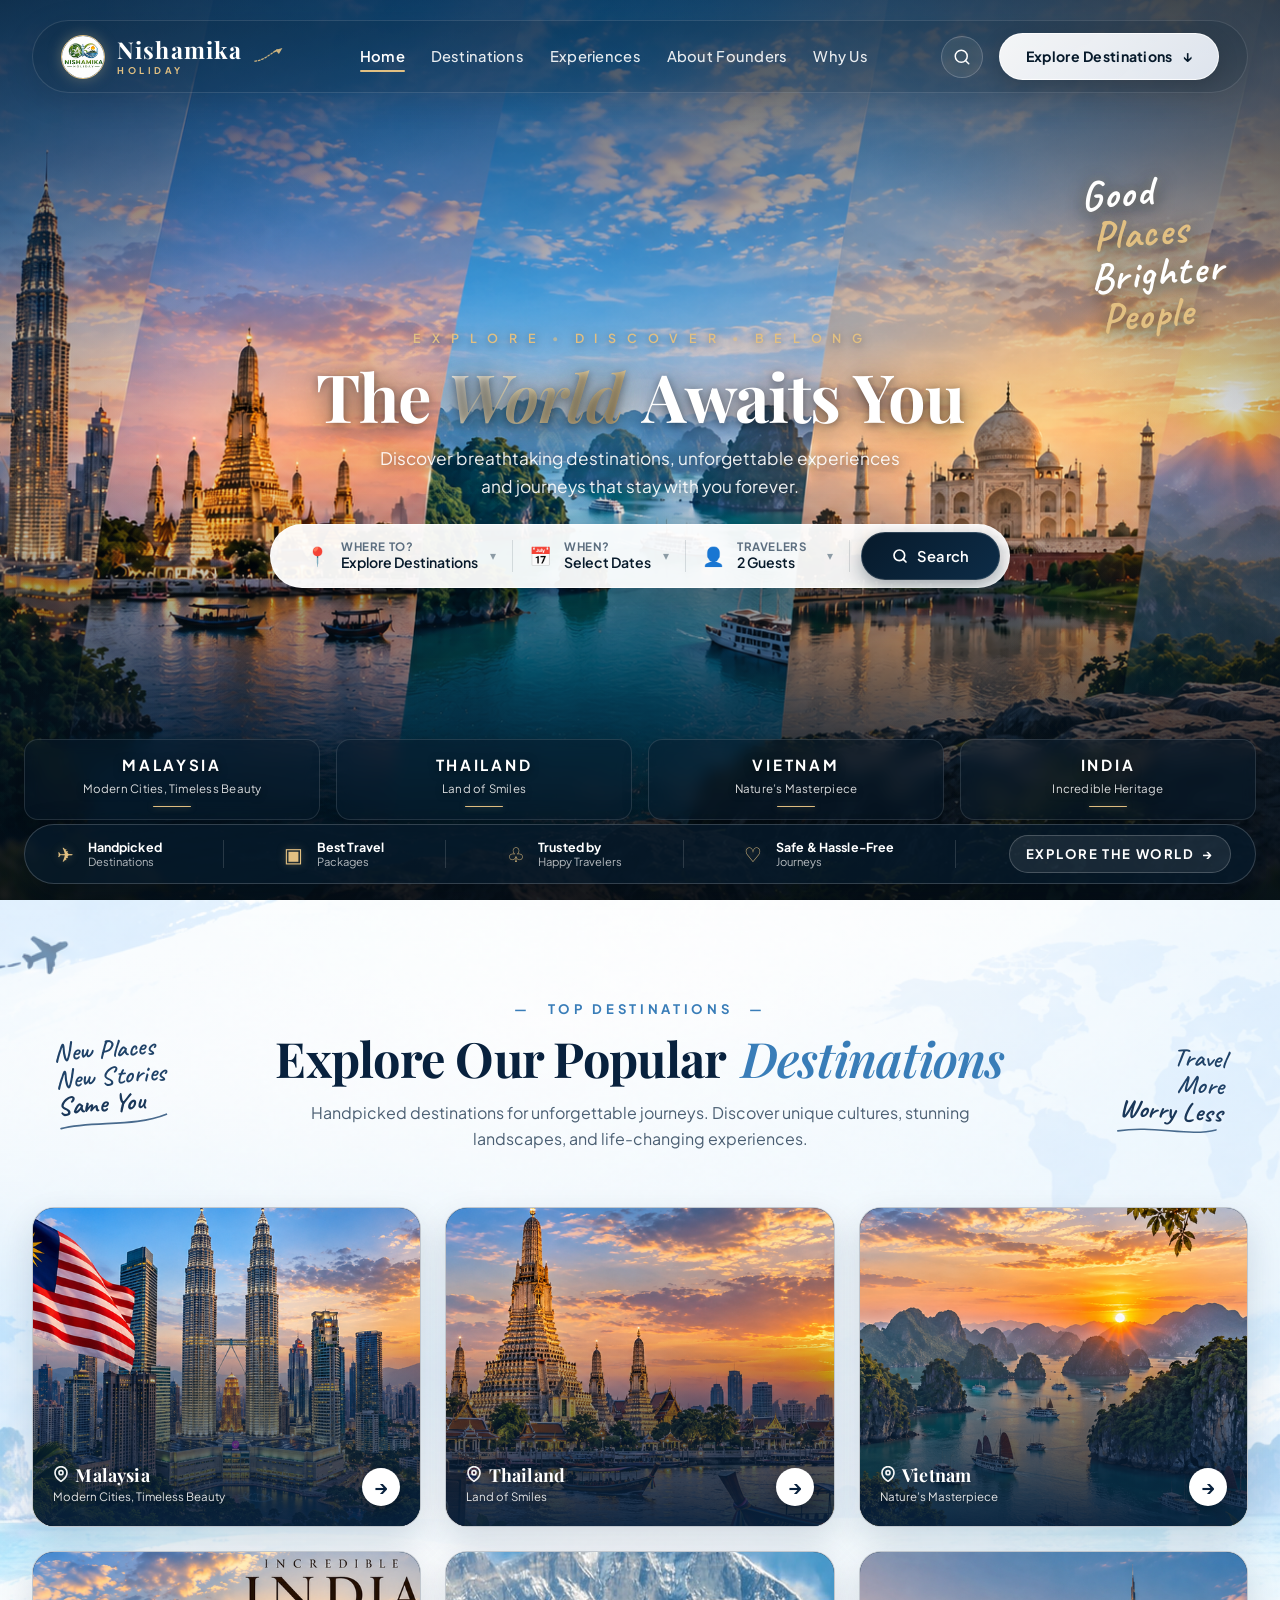
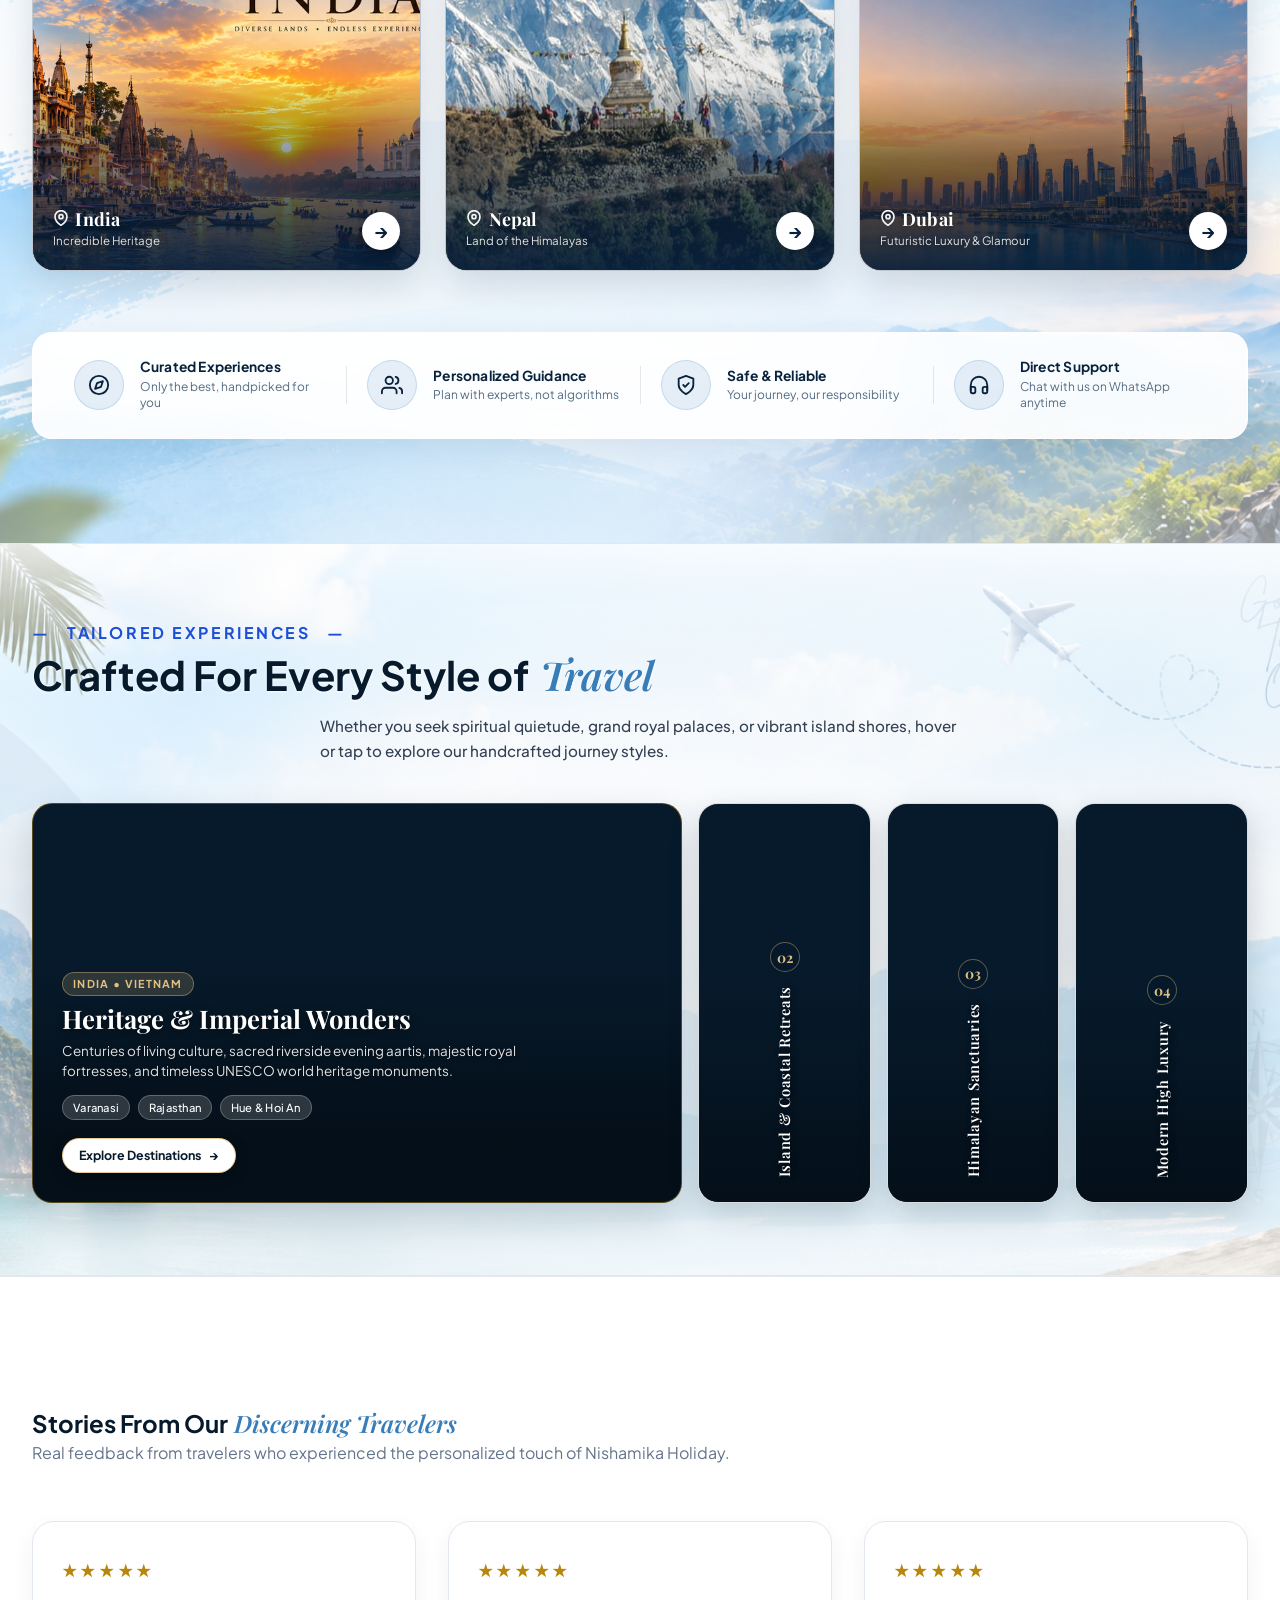
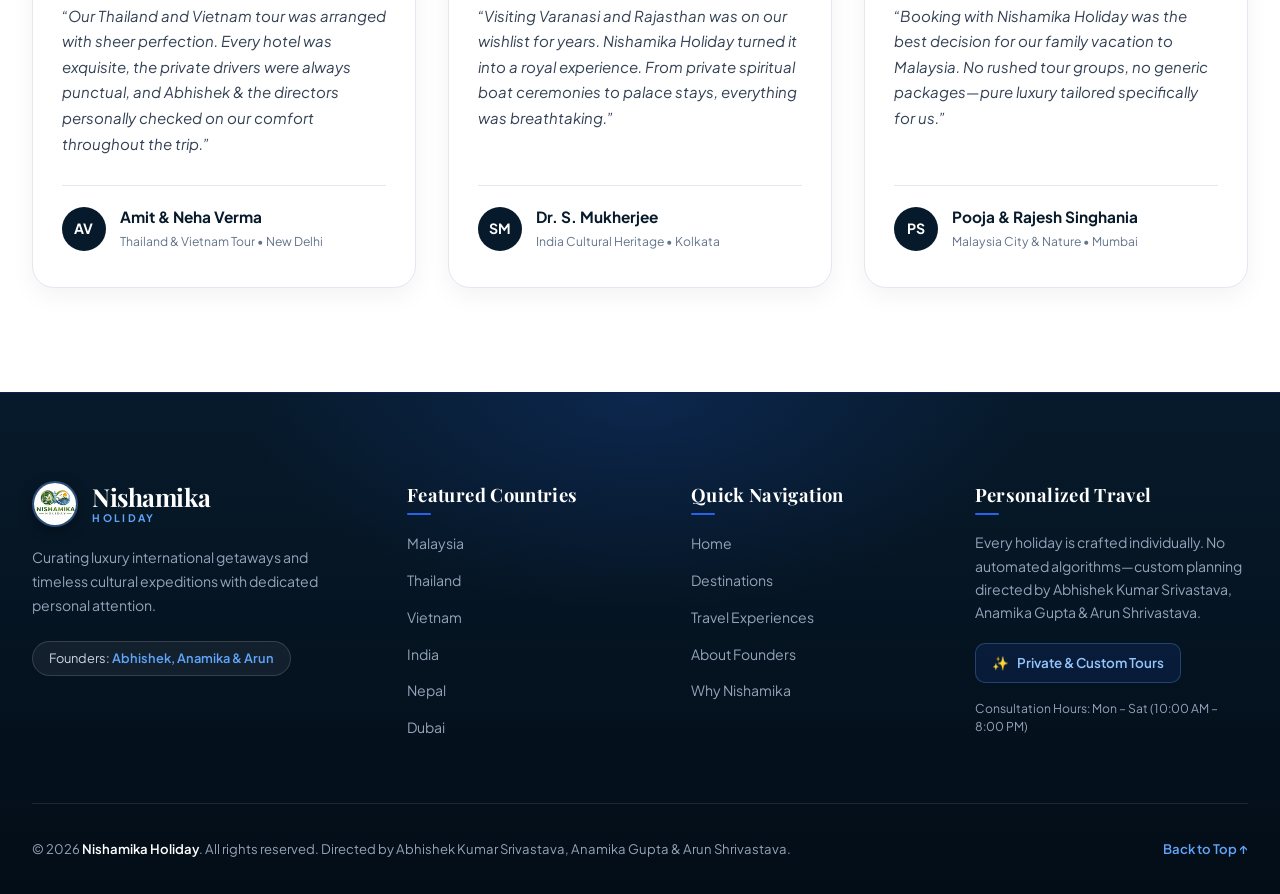
==== commit 29165eb7: "Add-Dubai-destination-and-modular-destinations-css" ====
--- a/index.html
+++ b/index.html
@@ -12,6 +12,7 @@
   <link href="https://fonts.googleapis.com/css2?family=Caveat:wght@500;600;700&family=Playfair+Display:ital,wght@0,400;0,600;0,700;1,400;1,600;1,700&family=Plus+Jakarta+Sans:wght@300;400;500;600;700;800&display=swap" rel="stylesheet" />
   
   <link rel="stylesheet" href="styles.css" />
+  <link rel="stylesheet" href="destinations.css" />
 </head>
 <body>
 
@@ -181,6 +182,13 @@
                   <small>Land of the Himalayas</small>
                 </div>
               </div>
+              <div class="dropdown-item" data-value="Dubai">
+                <span class="dropdown-icon">🏙️</span>
+                <div>
+                  <strong>Dubai</strong>
+                  <small>Futuristic Luxury &amp; Glamour</small>
+                </div>
+              </div>
             </div>
           </div>
 
@@ -553,6 +561,31 @@
                 <p class="dest-card-subtitle">Land of the Himalayas</p>
               </div>
               <button type="button" class="dest-card-arrow" aria-label="Explore Nepal">
+                <span class="arrow-svg" aria-hidden="true">→</span>
+              </button>
+            </div>
+          </article>
+
+          <!-- Card 6: Dubai -->
+          <article class="dest-card-box reveal-on-scroll" data-dest="Dubai" tabindex="0">
+            <div class="dest-card-inner">
+              <div class="dest-card-img-wrap">
+                <img src="assets/dubai.png" alt="Dubai Burj Khalifa and Skyline" class="dest-card-img" loading="lazy" />
+              </div>
+              <div class="dest-card-gradient"></div>
+              <div class="dest-card-info">
+                <div class="dest-card-location">
+                  <span class="location-pin-icon" aria-hidden="true">
+                    <svg viewBox="0 0 24 24" width="16" height="16" fill="none" stroke="currentColor" stroke-width="2.5" stroke-linecap="round" stroke-linejoin="round">
+                      <path d="M21 10c0 7-9 13-9 13s-9-6-9-13a9 9 0 0 1 18 0z"></path>
+                      <circle cx="12" cy="10" r="3"></circle>
+                    </svg>
+                  </span>
+                  <h3 class="dest-card-title">Dubai</h3>
+                </div>
+                <p class="dest-card-subtitle">Futuristic Luxury &amp; Glamour</p>
+              </div>
+              <button type="button" class="dest-card-arrow" aria-label="Explore Dubai">
                 <span class="arrow-svg" aria-hidden="true">→</span>
               </button>
             </div>
@@ -898,6 +931,7 @@
             <li><a href="#popular-destinations">Vietnam</a></li>
             <li><a href="#popular-destinations">India</a></li>
             <li><a href="#popular-destinations">Nepal</a></li>
+            <li><a href="#popular-destinations">Dubai</a></li>
           </ul>
         </div>
 
--- a/destinations.css
+++ b/destinations.css
@@ -0,0 +1,96 @@
+/* ==========================================================================
+   DESTINATIONS MODULE (destinations.css)
+   Modular styling for Popular Destinations Section & Country Cards
+   ========================================================================== */
+
+/* 6-Card Symmetrical Grid for Desktop (3 Columns x 2 Rows) */
+.dest-cards-row {
+  display: grid !important;
+  grid-template-columns: repeat(3, 1fr) !important;
+  gap: 1.5rem !important;
+  width: 100% !important;
+}
+
+/* Luxury Destination Card Enhancements */
+.dest-card-box {
+  position: relative;
+  height: 320px;
+  border-radius: 22px;
+  overflow: hidden;
+  cursor: pointer;
+  background: #08213d;
+  border: 1px solid rgba(255, 255, 255, 0.75);
+  box-shadow: 0 14px 34px rgba(8, 33, 61, 0.14);
+  transition: transform 0.35s cubic-bezier(0.16, 1, 0.3, 1), 
+              box-shadow 0.35s ease, 
+              border-color 0.35s ease;
+  outline: none;
+}
+
+.dest-card-box:hover,
+.dest-card-box:focus-visible {
+  transform: translateY(-8px) scale(1.015);
+  border-color: #2563eb;
+  box-shadow: 0 22px 48px rgba(7, 26, 43, 0.22);
+}
+
+.dest-card-box:hover .dest-card-img {
+  transform: scale(1.08);
+}
+
+.dest-card-box:hover .dest-card-arrow {
+  background: #2563eb;
+  color: #ffffff;
+  transform: scale(1.08) rotate(-45deg);
+  border-color: #2563eb;
+  box-shadow: 0 4px 14px rgba(37, 99, 235, 0.4);
+}
+
+/* Specific framing for Dubai Burj Khalifa sunset skyline */
+.dest-card-box[data-dest="Dubai"] .dest-card-img {
+  object-position: 72% center;
+}
+
+/* Tablet Viewport (1024px down to 769px) */
+@media (max-width: 1024px) and (min-width: 769px) {
+  .dest-cards-row {
+    grid-template-columns: repeat(2, 1fr) !important;
+    gap: 1.25rem !important;
+  }
+  .dest-card-box {
+    height: 300px;
+  }
+}
+
+/* Mobile Viewport (<= 768px): Horizontal Touch Snap Carousel */
+@media (max-width: 768px) {
+  .dest-cards-carousel-wrapper {
+    margin: 0 -1rem !important;
+    padding: 0 !important;
+    overflow: visible !important;
+  }
+
+  .dest-cards-row {
+    display: flex !important;
+    flex-direction: row !important;
+    overflow-x: auto !important;
+    scroll-snap-type: x mandatory !important;
+    -webkit-overflow-scrolling: touch !important;
+    gap: 0.95rem !important;
+    padding: 0.5rem 1rem 1.25rem !important;
+    scrollbar-width: none !important;
+  }
+
+  .dest-cards-row::-webkit-scrollbar {
+    display: none !important;
+  }
+
+  .dest-card-box {
+    flex: 0 0 255px !important;
+    min-width: 255px !important;
+    max-width: 255px !important;
+    height: 310px !important;
+    scroll-snap-align: start !important;
+    border-radius: 20px !important;
+  }
+}
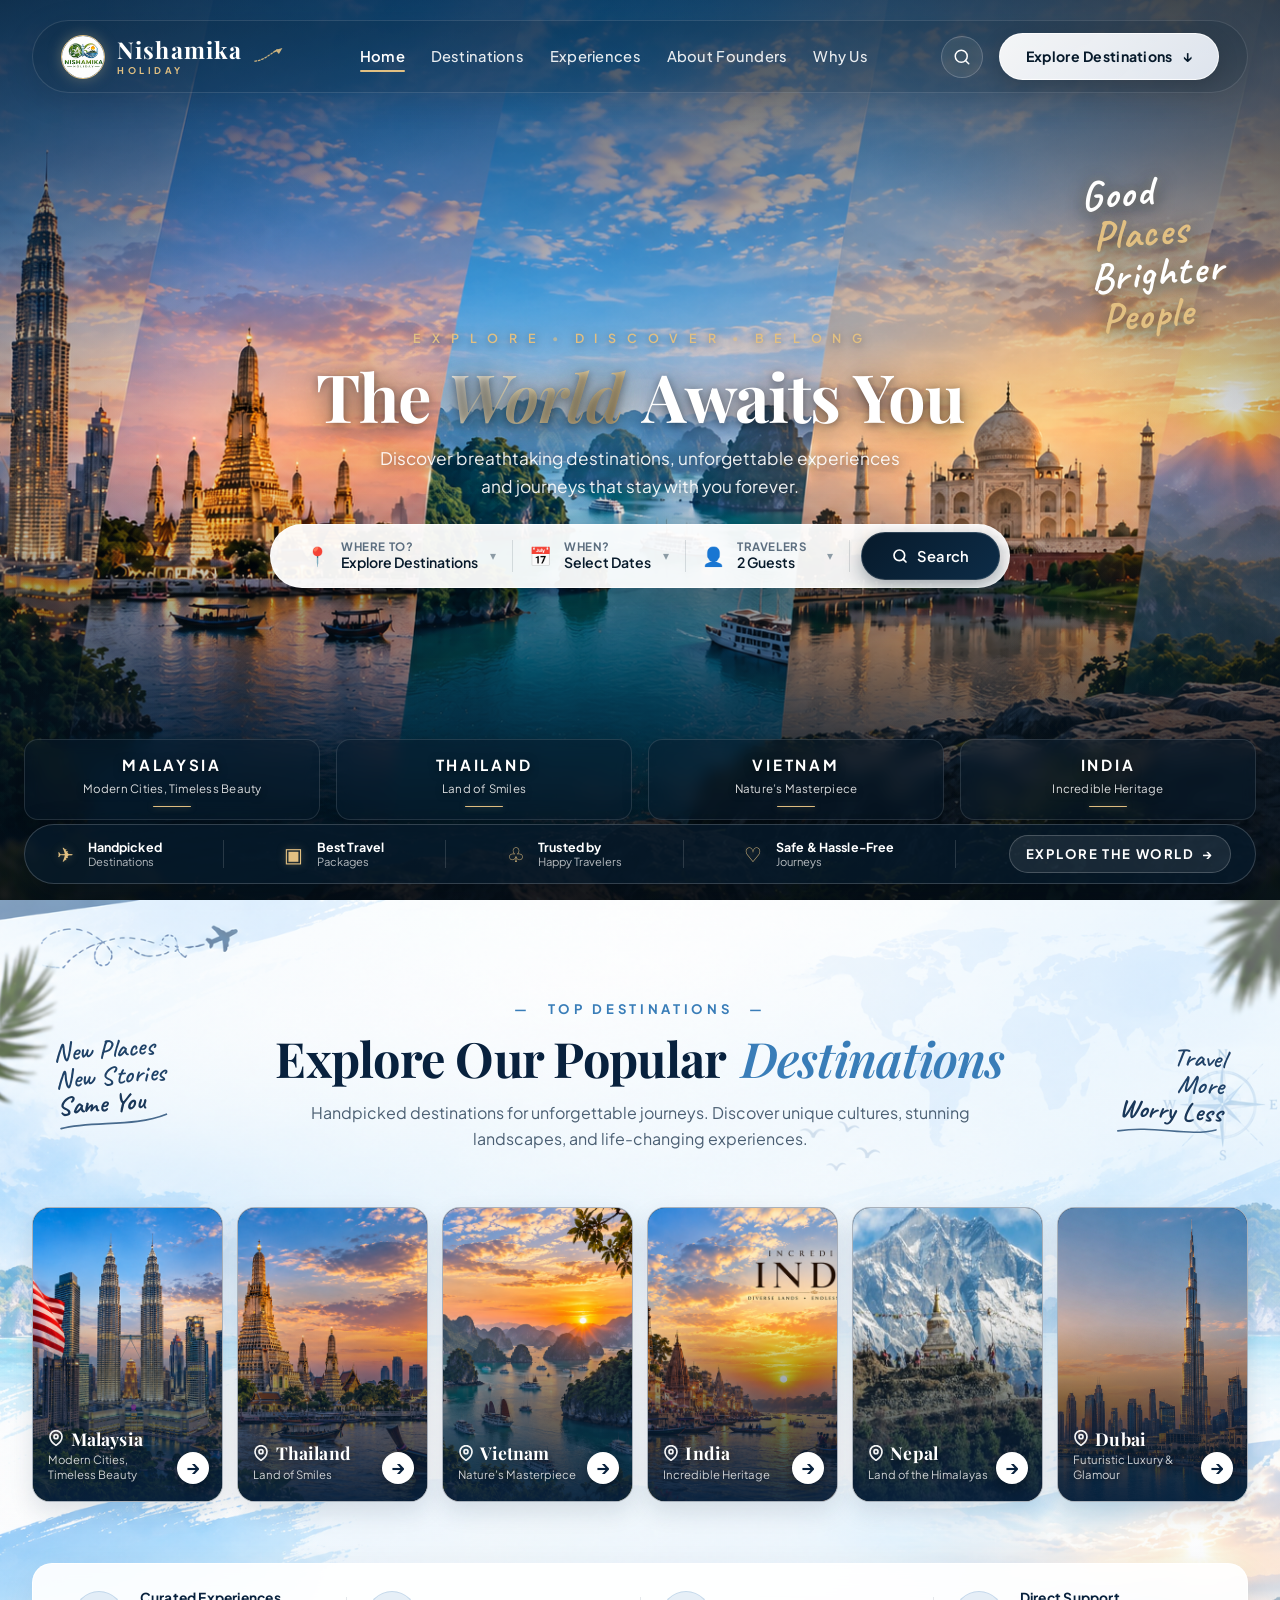
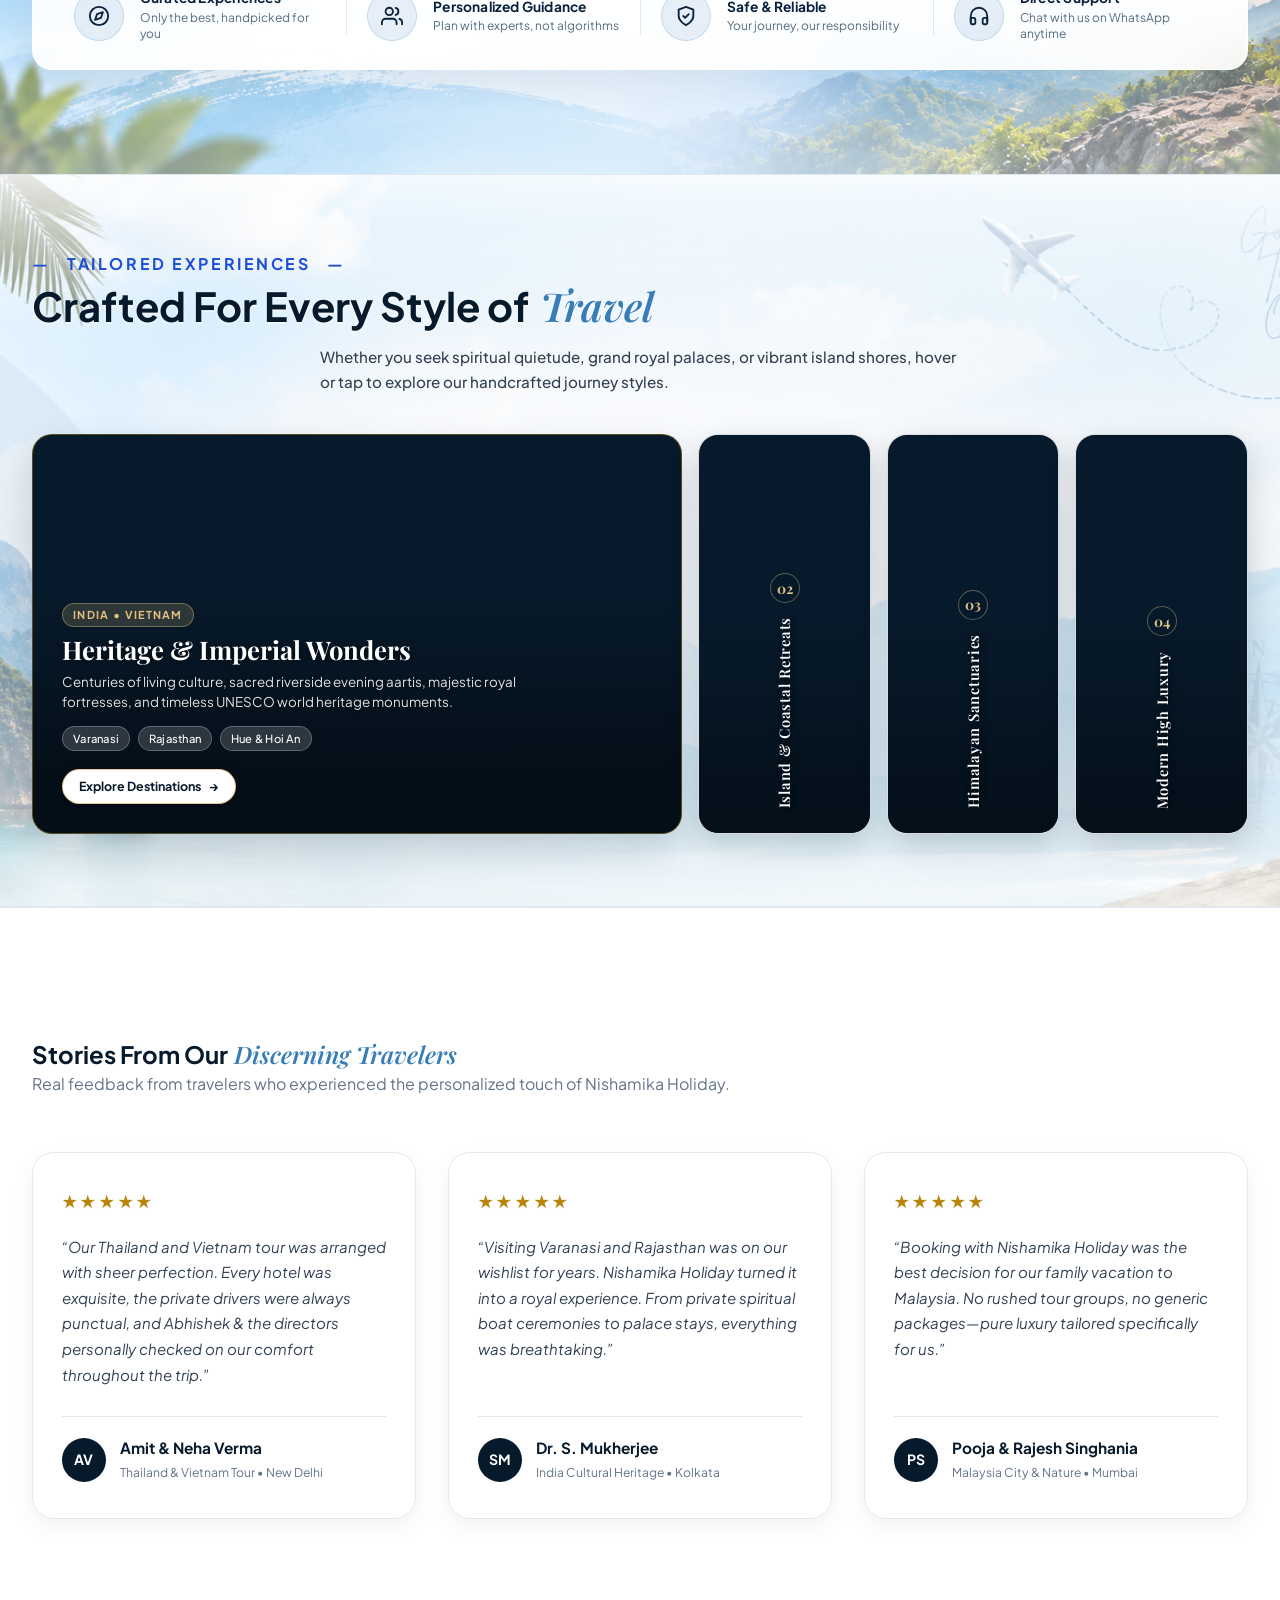
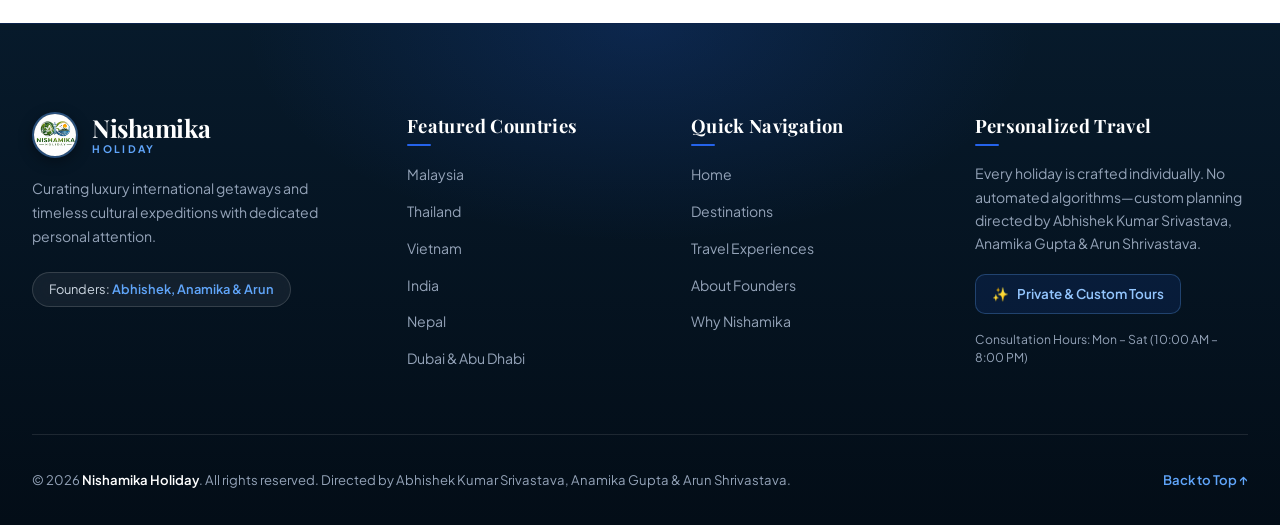
==== commit cbc8b008: "feat: add dedicated Dubai & Abu Dhabi destination portfolio with 24 spots, in-website YouTube modal," ====
--- a/index.html
+++ b/index.html
@@ -567,7 +567,7 @@
           </article>
 
           <!-- Card 6: Dubai -->
-          <article class="dest-card-box reveal-on-scroll" data-dest="Dubai" tabindex="0">
+          <article class="dest-card-box reveal-on-scroll" data-dest="Dubai" tabindex="0" onclick="window.location.href='dubai.html'" style="cursor: pointer;">
             <div class="dest-card-inner">
               <div class="dest-card-img-wrap">
                 <img src="assets/dubai.png" alt="Dubai Burj Khalifa and Skyline" class="dest-card-img" loading="lazy" />
@@ -585,9 +585,9 @@
                 </div>
                 <p class="dest-card-subtitle">Futuristic Luxury &amp; Glamour</p>
               </div>
-              <button type="button" class="dest-card-arrow" aria-label="Explore Dubai">
+              <a href="dubai.html" class="dest-card-arrow" aria-label="Explore Dubai">
                 <span class="arrow-svg" aria-hidden="true">→</span>
-              </button>
+              </a>
             </div>
           </article>
 
@@ -931,7 +931,7 @@
             <li><a href="#popular-destinations">Vietnam</a></li>
             <li><a href="#popular-destinations">India</a></li>
             <li><a href="#popular-destinations">Nepal</a></li>
-            <li><a href="#popular-destinations">Dubai</a></li>
+            <li><a href="dubai.html">Dubai &amp; Abu Dhabi</a></li>
           </ul>
         </div>
 
--- a/destinations.css
+++ b/destinations.css
@@ -1,68 +1,111 @@
 /* ==========================================================================
    DESTINATIONS MODULE (destinations.css)
    Modular styling for Popular Destinations Section & Country Cards
+   Sleek 1-Row Compact Luxury Design (6 Destinations)
    ========================================================================== */
 
-/* 6-Card Symmetrical Grid for Desktop (3 Columns x 2 Rows) */
+/* Desktop (>= 1100px): Sleek 1-Row Layout for All 6 Cards */
 .dest-cards-row {
   display: grid !important;
-  grid-template-columns: repeat(3, 1fr) !important;
-  gap: 1.5rem !important;
+  grid-template-columns: repeat(6, 1fr) !important;
+  gap: 0.85rem !important;
   width: 100% !important;
 }
 
-/* Luxury Destination Card Enhancements */
+/* Compact Luxury Card Box (Matches the Original Sleek Look) */
 .dest-card-box {
   position: relative;
-  height: 320px;
-  border-radius: 22px;
+  height: 295px !important;
+  border-radius: 18px !important;
   overflow: hidden;
   cursor: pointer;
   background: #08213d;
-  border: 1px solid rgba(255, 255, 255, 0.75);
-  box-shadow: 0 14px 34px rgba(8, 33, 61, 0.14);
+  border: 1px solid rgba(255, 255, 255, 0.65) !important;
+  box-shadow: 0 10px 24px rgba(8, 33, 61, 0.12) !important;
   transition: transform 0.35s cubic-bezier(0.16, 1, 0.3, 1), 
               box-shadow 0.35s ease, 
-              border-color 0.35s ease;
+              border-color 0.35s ease !important;
   outline: none;
+}
+
+.dest-card-inner {
+  padding: 1.15rem 0.95rem !important;
 }
 
 .dest-card-box:hover,
 .dest-card-box:focus-visible {
-  transform: translateY(-8px) scale(1.015);
-  border-color: #2563eb;
-  box-shadow: 0 22px 48px rgba(7, 26, 43, 0.22);
+  transform: translateY(-6px) scale(1.02) !important;
+  border-color: #2563eb !important;
+  box-shadow: 0 16px 36px rgba(7, 26, 43, 0.2) !important;
 }
 
 .dest-card-box:hover .dest-card-img {
-  transform: scale(1.08);
+  transform: scale(1.07) !important;
+}
+
+.dest-card-info {
+  padding-right: 2.1rem !important;
+}
+
+.dest-card-title {
+  font-size: 1.1rem !important;
+  line-height: 1.18 !important;
+}
+
+.dest-card-subtitle {
+  font-size: 0.71rem !important;
+  line-height: 1.3 !important;
+  opacity: 0.9;
+}
+
+.dest-card-arrow {
+  width: 32px !important;
+  height: 32px !important;
+  bottom: 1.1rem !important;
+  right: 0.85rem !important;
+  font-size: 0.82rem !important;
 }
 
 .dest-card-box:hover .dest-card-arrow {
-  background: #2563eb;
-  color: #ffffff;
-  transform: scale(1.08) rotate(-45deg);
-  border-color: #2563eb;
-  box-shadow: 0 4px 14px rgba(37, 99, 235, 0.4);
+  background: #2563eb !important;
+  color: #ffffff !important;
+  border-color: #2563eb !important;
+  transform: scale(1.06) rotate(-45deg) !important;
+  box-shadow: 0 4px 12px rgba(37, 99, 235, 0.35) !important;
 }
 
-/* Specific framing for Dubai Burj Khalifa sunset skyline */
+/* Dubai Burj Khalifa sunset centering */
 .dest-card-box[data-dest="Dubai"] .dest-card-img {
-  object-position: 72% center;
+  object-position: 71% center !important;
 }
 
-/* Tablet Viewport (1024px down to 769px) */
-@media (max-width: 1024px) and (min-width: 769px) {
+/* Mid-Screens / Laptops / Tablets (769px to 1099px): Smooth Horizontal Swipe */
+@media (max-width: 1099px) and (min-width: 769px) {
+  .dest-cards-carousel-wrapper {
+    overflow: visible !important;
+  }
   .dest-cards-row {
-    grid-template-columns: repeat(2, 1fr) !important;
-    gap: 1.25rem !important;
+    display: flex !important;
+    overflow-x: auto !important;
+    scroll-snap-type: x mandatory !important;
+    -webkit-overflow-scrolling: touch !important;
+    gap: 0.95rem !important;
+    padding: 0.5rem 0 1rem !important;
+    scrollbar-width: none !important;
+  }
+  .dest-cards-row::-webkit-scrollbar {
+    display: none !important;
   }
   .dest-card-box {
-    height: 300px;
+    flex: 0 0 215px !important;
+    min-width: 215px !important;
+    max-width: 215px !important;
+    height: 295px !important;
+    scroll-snap-align: start !important;
   }
 }
 
-/* Mobile Viewport (<= 768px): Horizontal Touch Snap Carousel */
+/* Mobile Viewport (<= 768px): Touch Swipe Carousel */
 @media (max-width: 768px) {
   .dest-cards-carousel-wrapper {
     margin: 0 -1rem !important;
@@ -76,8 +119,8 @@
     overflow-x: auto !important;
     scroll-snap-type: x mandatory !important;
     -webkit-overflow-scrolling: touch !important;
-    gap: 0.95rem !important;
-    padding: 0.5rem 1rem 1.25rem !important;
+    gap: 0.85rem !important;
+    padding: 0.5rem 1rem 1.2rem !important;
     scrollbar-width: none !important;
   }
 
@@ -86,11 +129,11 @@
   }
 
   .dest-card-box {
-    flex: 0 0 255px !important;
-    min-width: 255px !important;
-    max-width: 255px !important;
-    height: 310px !important;
+    flex: 0 0 230px !important;
+    min-width: 230px !important;
+    max-width: 230px !important;
+    height: 290px !important;
     scroll-snap-align: start !important;
-    border-radius: 20px !important;
+    border-radius: 18px !important;
   }
 }
